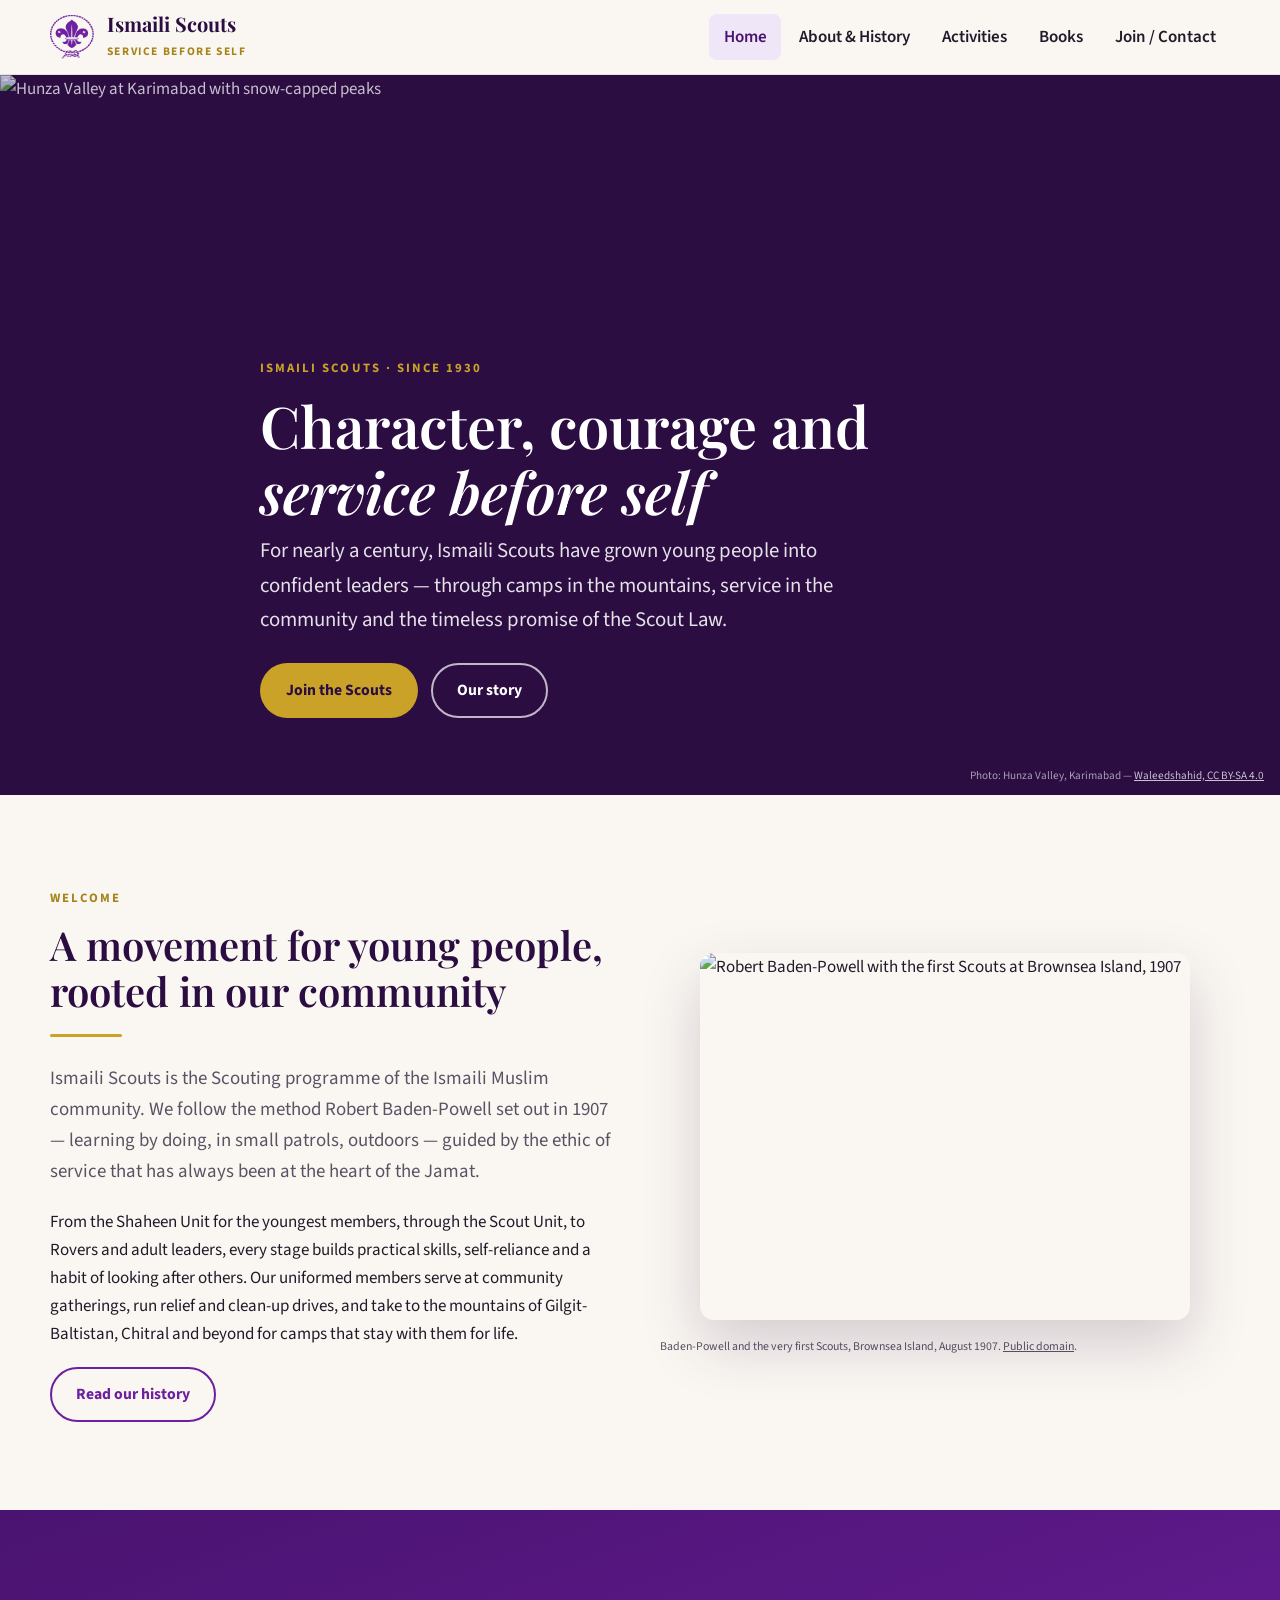
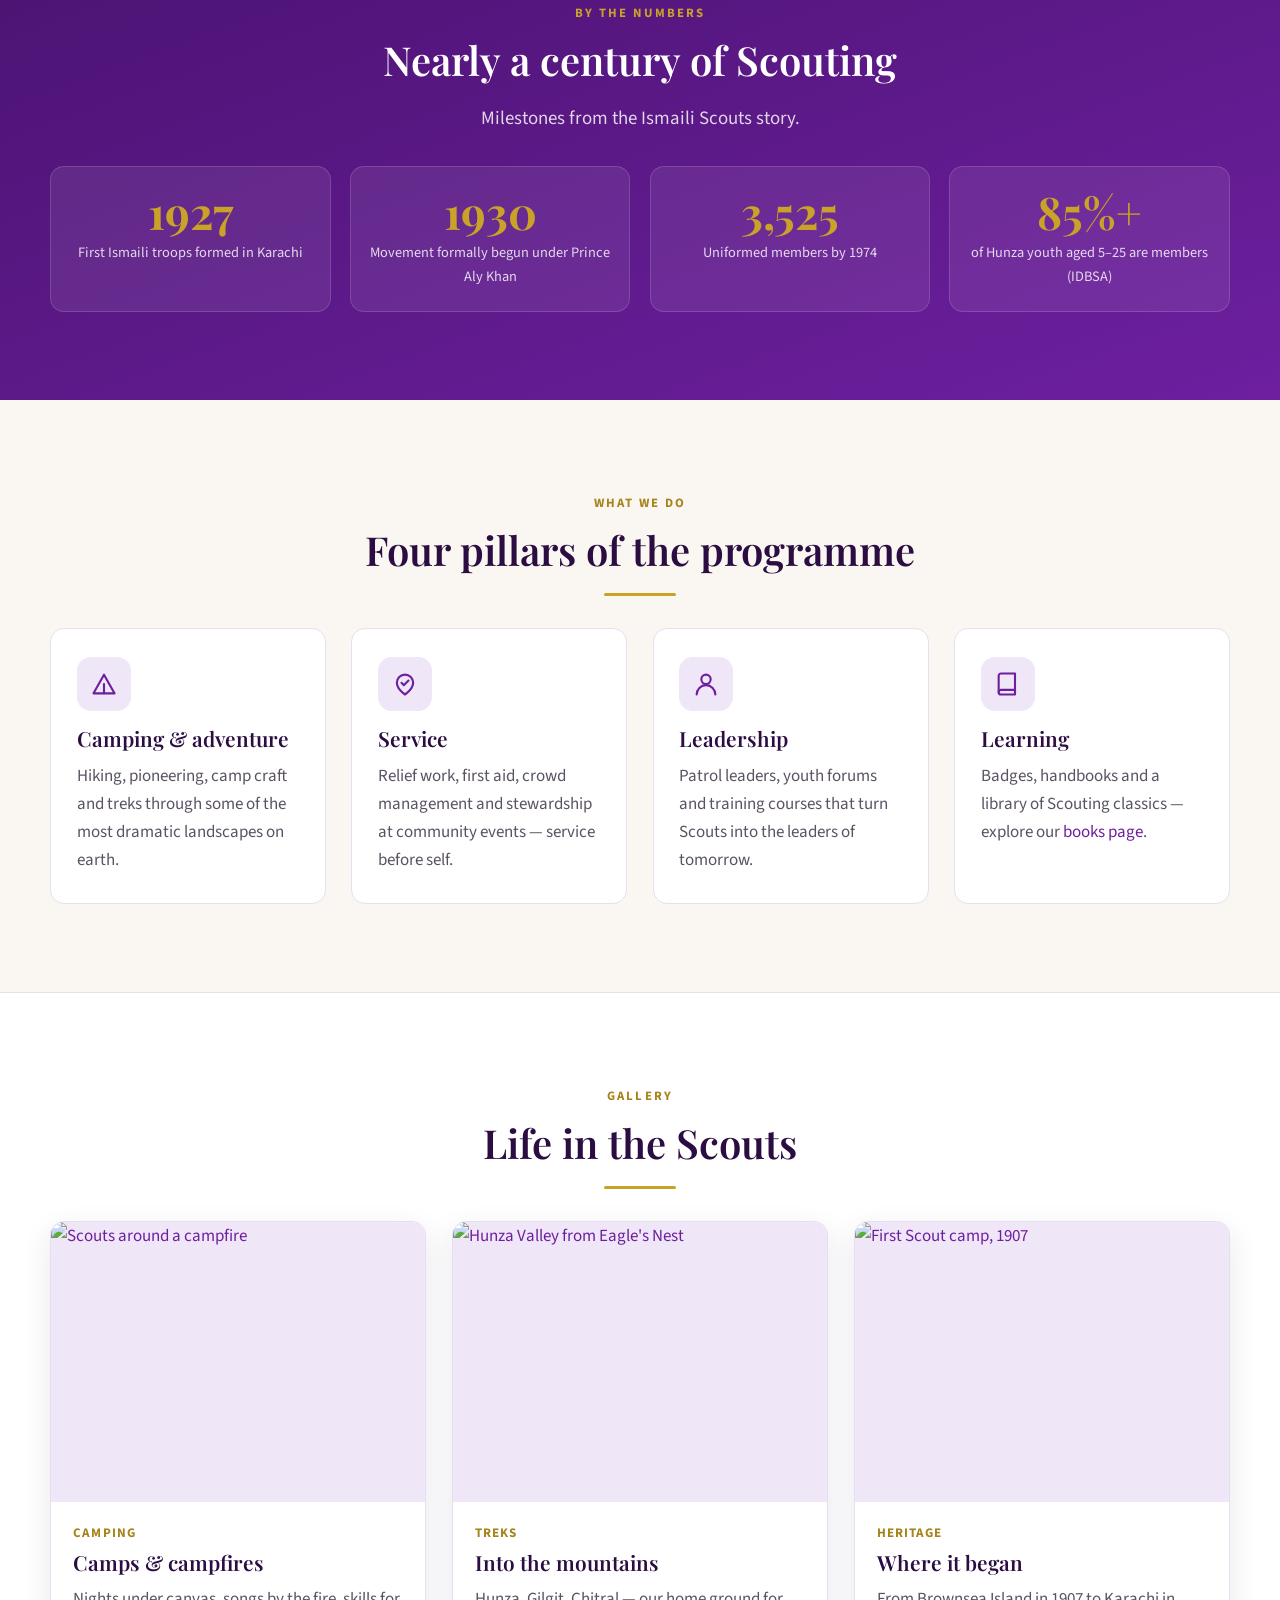
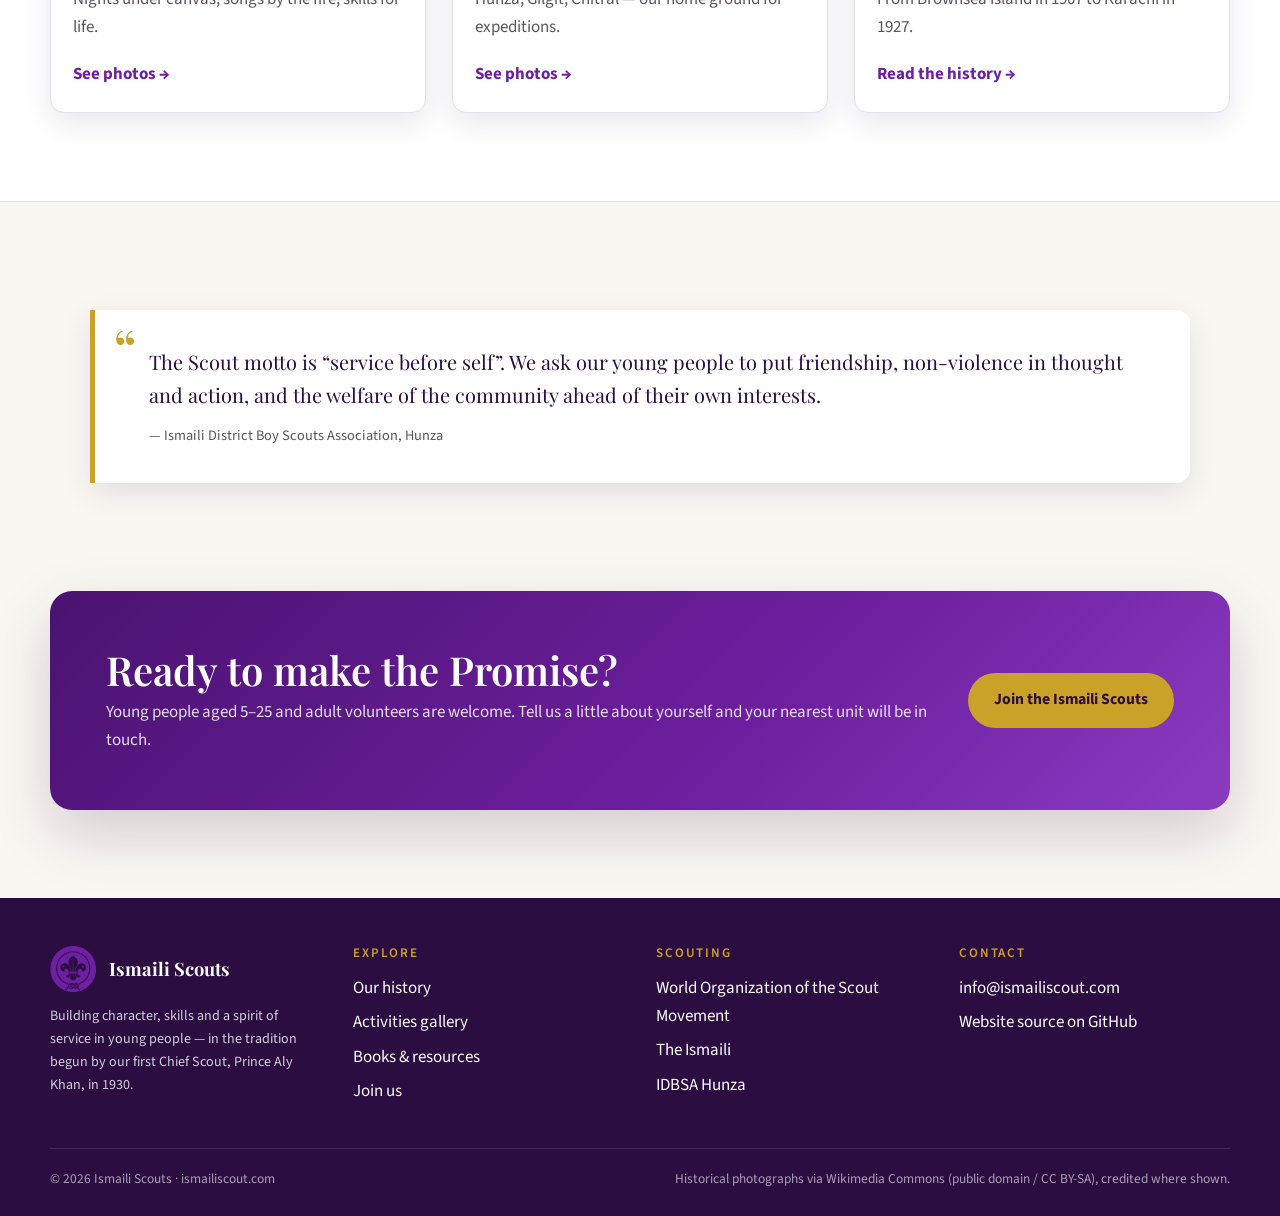
==== public/index.html @ dd4c3dc7 "Host on Cloudflare Workers: move site to public/, add wrangler config and 404 page Drops the GitHub " ====
<!DOCTYPE html>
<html lang="en">
<head>
<meta charset="utf-8">
<meta name="viewport" content="width=device-width, initial-scale=1">
<title>Ismaili Scouts — Service before self</title>
<meta name="description" content="Ismaili Scouts: activities, history, books and how to join. Scouting in the Ismaili community since 1930.">
<meta name="theme-color" content="#6d1f9f">
<link rel="icon" href="icons/favicon.ico" sizes="any">
<link rel="icon" type="image/png" sizes="32x32" href="icons/favicon-32.png">
<link rel="apple-touch-icon" href="icons/apple-touch-icon.png">
<link rel="manifest" href="site.webmanifest">
<meta property="og:title" content="Ismaili Scouts — Service before self">
<meta property="og:description" content="Ismaili Scouts: activities, history, books and how to join. Scouting in the Ismaili community since 1930.">
<meta property="og:image" content="https://ismailiscout.com/icons/icon-512.png">
<meta property="og:type" content="website">
<link rel="preconnect" href="https://fonts.googleapis.com">
<link rel="preconnect" href="https://fonts.gstatic.com" crossorigin>
<link href="https://fonts.googleapis.com/css2?family=Playfair+Display:wght@500;600;700&family=Source+Sans+3:wght@400;600;700&display=swap" rel="stylesheet">
<link rel="stylesheet" href="css/style.css">

</head>
<body>
<a class="skip" href="#main">Skip to content</a>
<header class="site-header">
  <nav class="wrap nav" aria-label="Main">
    <a class="brand" href="index.html">
      <img src="icons/badge.png" alt="Ismaili Scouts badge">
      <span><span class="brand__name">Ismaili Scouts</span><span class="brand__tag">Service before self</span></span>
    </a>
    <button class="nav__toggle" aria-expanded="false" aria-controls="navlinks" aria-label="Open menu">
      <svg viewBox="0 0 24 24" fill="none" stroke="currentColor" stroke-width="2" stroke-linecap="round"><path d="M4 7h16M4 12h16M4 17h16"/></svg>
    </button>
    <ul class="nav__links" id="navlinks">
      <li><a href="index.html">Home</a></li>
      <li><a href="about.html">About &amp; History</a></li>
      <li><a href="activities.html">Activities</a></li>
      <li><a href="books.html">Books</a></li>
      <li><a href="contact.html">Join / Contact</a></li>
    </ul>
  </nav>
</header>
<main id="main">

<section class="hero">
  <img class="hero__bg" src="https://upload.wikimedia.org/wikipedia/commons/thumb/7/76/Hunza_Valley_Karimabad.jpg/1920px-Hunza_Valley_Karimabad.jpg" alt="Hunza Valley at Karimabad with snow-capped peaks" fetchpriority="high">
  <div class="wrap hero__inner">
    <span class="eyebrow" style="color:var(--gold)">Ismaili Scouts &middot; since 1930</span>
    <h1>Character, courage and <em>service before self</em></h1>
    <p class="lead">For nearly a century, Ismaili Scouts have grown young people into confident leaders — through camps in the mountains, service in the community and the timeless promise of the Scout Law.</p>
    <div class="hero__actions">
      <a class="btn btn--primary" href="contact.html">Join the Scouts</a>
      <a class="btn btn--ghost" href="about.html">Our story</a>
    </div>
  </div>
  <span class="hero__credit">Photo: Hunza Valley, Karimabad — <a href="https://commons.wikimedia.org/wiki/File:Hunza_Valley_Karimabad.jpg" target="_blank" rel="noopener">Waleedshahid, CC BY-SA 4.0</a></span>
</section>

<section class="section">
  <div class="wrap">
    <div class="split">
      <div class="reveal">
        <span class="eyebrow">Welcome</span>
        <h2>A movement for young people, rooted in our community</h2>
        <div class="rule"></div>
        <p class="lead">Ismaili Scouts is the Scouting programme of the Ismaili Muslim community. We follow the method Robert Baden-Powell set out in 1907 — learning by doing, in small patrols, outdoors — guided by the ethic of service that has always been at the heart of the Jamat.</p>
        <p>From the Shaheen Unit for the youngest members, through the Scout Unit, to Rovers and adult leaders, every stage builds practical skills, self-reliance and a habit of looking after others. Our uniformed members serve at community gatherings, run relief and clean-up drives, and take to the mountains of Gilgit-Baltistan, Chitral and beyond for camps that stay with them for life.</p>
        <a class="btn btn--outline" href="about.html">Read our history</a>
      </div>
      <div class="reveal">
        <figure class="split__media">
          <img src="https://upload.wikimedia.org/wikipedia/commons/a/ac/BP_and_future_Scouts_at_Brownsea.jpg" alt="Robert Baden-Powell with the first Scouts at Brownsea Island, 1907">
        </figure>
        <p class="figcredit">Baden-Powell and the very first Scouts, Brownsea Island, August 1907. <a href="https://commons.wikimedia.org/wiki/File:BP_and_future_Scouts_at_Brownsea.jpg" target="_blank" rel="noopener">Public domain</a>.</p>
      </div>
    </div>
  </div>
</section>

<section class="section section--purple">
  <div class="wrap">
    <div class="center reveal">
      <span class="eyebrow">By the numbers</span>
      <h2>Nearly a century of Scouting</h2>
      <p class="lead">Milestones from the Ismaili Scouts story.</p>
    </div>
    <div class="stats mt-2 reveal">
      <div class="stat"><div class="stat__num">1927</div><div class="stat__label">First Ismaili troops formed in Karachi</div></div>
      <div class="stat"><div class="stat__num">1930</div><div class="stat__label">Movement formally begun under Prince Aly Khan</div></div>
      <div class="stat"><div class="stat__num">3,525</div><div class="stat__label">Uniformed members by 1974</div></div>
      <div class="stat"><div class="stat__num">85%+</div><div class="stat__label">of Hunza youth aged 5–25 are members (IDBSA)</div></div>
    </div>
  </div>
</section>

<section class="section">
  <div class="wrap">
    <div class="center reveal">
      <span class="eyebrow">What we do</span>
      <h2>Four pillars of the programme</h2>
      <div class="rule"></div>
    </div>
    <div class="grid grid--4 mt-2">
      <div class="pillar reveal">
        <div class="pillar__icon"><svg viewBox="0 0 24 24" fill="none" stroke="currentColor" stroke-width="1.8" stroke-linecap="round" stroke-linejoin="round"><path d="M3 20L12 4l9 16H3z"/><path d="M12 12v8"/></svg></div>
        <h3>Camping &amp; adventure</h3>
        <p>Hiking, pioneering, camp craft and treks through some of the most dramatic landscapes on earth.</p>
      </div>
      <div class="pillar reveal">
        <div class="pillar__icon"><svg viewBox="0 0 24 24" fill="none" stroke="currentColor" stroke-width="1.8" stroke-linecap="round" stroke-linejoin="round"><path d="M12 21s-7-4.5-7-10a7 7 0 0114 0c0 5.5-7 10-7 10z"/><path d="M9 11l2 2 4-4"/></svg></div>
        <h3>Service</h3>
        <p>Relief work, first aid, crowd management and stewardship at community events — service before self.</p>
      </div>
      <div class="pillar reveal">
        <div class="pillar__icon"><svg viewBox="0 0 24 24" fill="none" stroke="currentColor" stroke-width="1.8" stroke-linecap="round" stroke-linejoin="round"><circle cx="12" cy="8" r="4"/><path d="M4 21a8 8 0 0116 0"/></svg></div>
        <h3>Leadership</h3>
        <p>Patrol leaders, youth forums and training courses that turn Scouts into the leaders of tomorrow.</p>
      </div>
      <div class="pillar reveal">
        <div class="pillar__icon"><svg viewBox="0 0 24 24" fill="none" stroke="currentColor" stroke-width="1.8" stroke-linecap="round" stroke-linejoin="round"><path d="M4 19V5a2 2 0 012-2h12v16"/><path d="M4 19a2 2 0 002 2h12v-4H6a2 2 0 00-2 2z"/></svg></div>
        <h3>Learning</h3>
        <p>Badges, handbooks and a library of Scouting classics — explore our <a href="books.html">books page</a>.</p>
      </div>
    </div>
  </div>
</section>

<section class="section section--tint">
  <div class="wrap">
    <div class="center reveal">
      <span class="eyebrow">Gallery</span>
      <h2>Life in the Scouts</h2>
      <div class="rule"></div>
    </div>
    <div class="grid grid--3 mt-2">
      <a class="card reveal" href="activities.html">
        <div class="card__media"><img src="https://upload.wikimedia.org/wikipedia/commons/thumb/6/69/Cole_Canoe_Base_Boy_Scout_Campfire.JPG/800px-Cole_Canoe_Base_Boy_Scout_Campfire.JPG" alt="Scouts around a campfire" loading="lazy"></div>
        <div class="card__body"><span class="card__meta">Camping</span><h3>Camps &amp; campfires</h3><p>Nights under canvas, songs by the fire, skills for life.</p><span class="card__link">See photos →</span></div>
      </a>
      <a class="card reveal" href="activities.html">
        <div class="card__media"><img src="https://upload.wikimedia.org/wikipedia/commons/thumb/4/47/Hunza_Valley%2C_view_from_Eagle%27s_Nest.jpg/800px-Hunza_Valley%2C_view_from_Eagle%27s_Nest.jpg" alt="Hunza Valley from Eagle's Nest" loading="lazy"></div>
        <div class="card__body"><span class="card__meta">Treks</span><h3>Into the mountains</h3><p>Hunza, Gilgit, Chitral — our home ground for expeditions.</p><span class="card__link">See photos →</span></div>
      </a>
      <a class="card reveal" href="about.html">
        <div class="card__media"><img src="https://upload.wikimedia.org/wikipedia/commons/a/ac/BP_and_future_Scouts_at_Brownsea.jpg" alt="First Scout camp, 1907" loading="lazy"></div>
        <div class="card__body"><span class="card__meta">Heritage</span><h3>Where it began</h3><p>From Brownsea Island in 1907 to Karachi in 1927.</p><span class="card__link">Read the history →</span></div>
      </a>
    </div>
  </div>
</section>

<section class="section">
  <div class="wrap">
    <blockquote class="quote reveal">
      The Scout motto is “service before self”. We ask our young people to put friendship, non-violence in thought and action, and the welfare of the community ahead of their own interests.
      <cite>— Ismaili District Boy Scouts Association, Hunza</cite>
    </blockquote>
  </div>
</section>

<section class="section" style="padding-top:0">
  <div class="wrap">
    <div class="cta reveal">
      <div>
        <h2>Ready to make the Promise?</h2>
        <p>Young people aged 5–25 and adult volunteers are welcome. Tell us a little about yourself and your nearest unit will be in touch.</p>
      </div>
      <a class="btn btn--primary" href="contact.html">Join the Ismaili Scouts</a>
    </div>
  </div>
</section>

</main>
<footer class="site-footer">
  <div class="wrap">
    <div class="footer-grid">
      <div>
        <div class="footer-brand"><img src="icons/badge-round.png" alt=""><strong>Ismaili Scouts</strong></div>
        <p class="small">Building character, skills and a spirit of service in young people — in the tradition begun by our first Chief Scout, Prince Aly Khan, in 1930.</p>
      </div>
      <div>
        <h4>Explore</h4>
        <ul>
          <li><a href="about.html">Our history</a></li>
          <li><a href="activities.html">Activities gallery</a></li>
          <li><a href="books.html">Books &amp; resources</a></li>
          <li><a href="contact.html">Join us</a></li>
        </ul>
      </div>
      <div>
        <h4>Scouting</h4>
        <ul>
          <li><a href="https://www.scout.org/" target="_blank" rel="noopener">World Organization of the Scout Movement</a></li>
          <li><a href="https://the.ismaili/" target="_blank" rel="noopener">The Ismaili</a></li>
          <li><a href="https://idbsahunza.wixsite.com/idbsahunza" target="_blank" rel="noopener">IDBSA Hunza</a></li>
        </ul>
      </div>
      <div>
        <h4>Contact</h4>
        <ul>
          <li><a href="mailto:info@ismailiscout.com">info@ismailiscout.com</a></li>
          <li><a href="https://github.com/AhtismAly/scouts" target="_blank" rel="noopener">Website source on GitHub</a></li>
        </ul>
      </div>
    </div>
    <div class="footer-bottom">
      <span>&copy; <span id="year"></span> Ismaili Scouts &middot; ismailiscout.com</span>
      <span>Historical photographs via Wikimedia Commons (public domain / CC BY-SA), credited where shown.</span>
    </div>
  </div>
</footer>
<script src="js/main.js"></script>
</body>
</html>
---- public/css/style.css ----
/* ==========================================================================
   Ismaili Scouts — ismailiscout.com
   Palette anchored on the badge purple (#6d1f9f) with warm gold accents.
   ========================================================================== */

:root {
  --purple: #6d1f9f;
  --purple-deep: #4a1370;
  --purple-ink: #2b0d42;
  --purple-soft: #efe6f7;
  --gold: #c9a227;
  --gold-deep: #a5841a;
  --gold-soft: #f6efd6;
  --cream: #faf7f2;
  --paper: #ffffff;
  --ink: #221a2a;
  --ink-soft: #5b5263;
  --line: #e6dfee;
  --shadow: 0 10px 30px rgba(43, 13, 66, 0.10);
  --shadow-lg: 0 24px 60px rgba(43, 13, 66, 0.18);
  --radius: 14px;
  --serif: "Playfair Display", Georgia, "Times New Roman", serif;
  --sans: "Source Sans 3", "Segoe UI", Roboto, Helvetica, Arial, sans-serif;
  --max: 1180px;
}

*, *::before, *::after { box-sizing: border-box; }
html { scroll-behavior: smooth; -webkit-text-size-adjust: 100%; }
body {
  margin: 0;
  font-family: var(--sans);
  font-size: 17px;
  line-height: 1.65;
  color: var(--ink);
  background: var(--cream);
}
img { max-width: 100%; display: block; }
a { color: var(--purple); text-decoration: none; }
a:hover { color: var(--purple-deep); }
h1, h2, h3, h4 { font-family: var(--serif); color: var(--purple-ink); line-height: 1.15; margin: 0 0 .5em; font-weight: 600; }
h1 { font-size: clamp(2.2rem, 5vw, 3.6rem); }
h2 { font-size: clamp(1.7rem, 3.4vw, 2.5rem); }
h3 { font-size: 1.3rem; }
p { margin: 0 0 1.1em; }
.lead { font-size: 1.18rem; color: var(--ink-soft); }
.wrap { width: min(var(--max), 100% - 2.5rem); margin-inline: auto; }
.section { padding-block: clamp(3rem, 7vw, 5.5rem); }
.section--tint { background: var(--paper); border-top: 1px solid var(--line); border-bottom: 1px solid var(--line); }
.section--purple { background: linear-gradient(160deg, var(--purple-deep), var(--purple)); color: #fff; }
.section--purple h2, .section--purple h3 { color: #fff; }
.section--purple .lead { color: rgba(255,255,255,.82); }
.eyebrow {
  display: inline-block; font-size: .8rem; letter-spacing: .16em; text-transform: uppercase;
  color: var(--gold-deep); font-weight: 700; margin-bottom: .8rem;
}
.section--purple .eyebrow { color: var(--gold); }
.center { text-align: center; }
.grid { display: grid; gap: 1.6rem; }
.grid--2 { grid-template-columns: repeat(auto-fit, minmax(min(100%, 300px), 1fr)); }
.grid--3 { grid-template-columns: repeat(auto-fit, minmax(min(100%, 280px), 1fr)); }
.grid--4 { grid-template-columns: repeat(auto-fit, minmax(min(100%, 220px), 1fr)); }
.rule { width: 72px; height: 3px; background: var(--gold); border-radius: 2px; margin: 1rem 0 1.6rem; }
.center .rule { margin-inline: auto; }

/* Buttons */
.btn {
  display: inline-flex; align-items: center; gap: .5rem;
  padding: .8rem 1.5rem; border-radius: 999px; font-weight: 700; font-size: .98rem;
  border: 2px solid transparent; cursor: pointer; transition: transform .15s ease, box-shadow .15s ease, background .15s ease;
}
.btn:hover { transform: translateY(-2px); box-shadow: var(--shadow); }
.btn--primary { background: var(--gold); color: var(--purple-ink); }
.btn--primary:hover { background: #d9b53a; color: var(--purple-ink); }
.btn--ghost { border-color: rgba(255,255,255,.7); color: #fff; }
.btn--ghost:hover { background: rgba(255,255,255,.12); color: #fff; }
.btn--outline { border-color: var(--purple); color: var(--purple); }
.btn--outline:hover { background: var(--purple); color: #fff; }

/* Header */
.site-header {
  position: sticky; top: 0; z-index: 50;
  background: rgba(250, 247, 242, .92); backdrop-filter: blur(10px);
  border-bottom: 1px solid var(--line);
}
.nav { display: flex; align-items: center; justify-content: space-between; gap: 1rem; min-height: 74px; }
.brand { display: flex; align-items: center; gap: .8rem; color: var(--purple-ink); }
.brand img { width: 44px; height: 44px; }
.brand__name { font-family: var(--serif); font-weight: 700; font-size: 1.25rem; line-height: 1.05; }
.brand__tag { display: block; font-family: var(--sans); font-size: .72rem; letter-spacing: .14em; text-transform: uppercase; color: var(--gold-deep); font-weight: 700; }
.nav__links { display: flex; gap: .2rem; list-style: none; margin: 0; padding: 0; }
.nav__links a { display: block; padding: .55rem .9rem; border-radius: 8px; font-weight: 600; color: var(--ink); }
.nav__links a:hover, .nav__links a[aria-current="page"] { background: var(--purple-soft); color: var(--purple-deep); }
.nav__toggle { display: none; background: none; border: 0; padding: .4rem; cursor: pointer; color: var(--purple-ink); }
.nav__toggle svg { width: 28px; height: 28px; }
@media (max-width: 860px) {
  .nav__toggle { display: inline-flex; }
  .nav__links {
    position: absolute; left: 0; right: 0; top: 74px; flex-direction: column; gap: 0;
    background: var(--paper); border-bottom: 1px solid var(--line); padding: .6rem 1.25rem 1rem;
    box-shadow: var(--shadow); display: none;
  }
  .nav__links.is-open { display: flex; }
  .nav__links a { padding: .8rem .6rem; }
}

/* Hero */
.hero {
  position: relative; color: #fff; min-height: min(82vh, 720px); display: grid; align-items: end;
  background: var(--purple-ink);
  isolation: isolate; overflow: hidden;
}
.hero__bg { position: absolute; inset: 0; width: 100%; height: 100%; object-fit: cover; object-position: center 40%; z-index: -2; }
.hero::after {
  content: ""; position: absolute; inset: 0; z-index: -1;
  background: linear-gradient(180deg, rgba(43,13,66,.25) 0%, rgba(43,13,66,.55) 45%, rgba(43,13,66,.92) 100%);
}
.hero__inner { padding-block: clamp(4rem, 10vw, 7rem) clamp(3rem, 6vw, 5rem); max-width: 760px; }
.hero h1 { color: #fff; margin-bottom: .6rem; }
.hero .lead { color: rgba(255,255,255,.88); font-size: clamp(1.05rem, 2vw, 1.3rem); max-width: 620px; }
.hero__actions { display: flex; flex-wrap: wrap; gap: .8rem; margin-top: 1.6rem; }
.hero__credit { position: absolute; right: 1rem; bottom: .6rem; font-size: .7rem; color: rgba(255,255,255,.6); }
.hero__credit a { color: rgba(255,255,255,.75); text-decoration: underline; }

/* Page hero (inner pages) */
.page-hero { background: linear-gradient(160deg, var(--purple-deep), var(--purple)); color: #fff; padding-block: clamp(3rem, 7vw, 5rem); position: relative; overflow: hidden; }
.page-hero h1 { color: #fff; }
.page-hero .lead { color: rgba(255,255,255,.85); max-width: 720px; }
.page-hero::before {
  content: ""; position: absolute; right: -8%; top: -30%; width: 46vw; max-width: 560px; aspect-ratio: 1;
  background: url("../icons/badge.png") center/contain no-repeat; opacity: .07; pointer-events: none;
}

/* Cards */
.card {
  background: var(--paper); border: 1px solid var(--line); border-radius: var(--radius);
  box-shadow: var(--shadow); overflow: hidden; display: flex; flex-direction: column;
  transition: transform .2s ease, box-shadow .2s ease;
}
.card:hover { transform: translateY(-4px); box-shadow: var(--shadow-lg); }
.card__media { aspect-ratio: 4 / 3; overflow: hidden; background: var(--purple-soft); }
.card__media img { width: 100%; height: 100%; object-fit: cover; transition: transform .5s ease; }
.card:hover .card__media img { transform: scale(1.04); }
.card__body { padding: 1.3rem 1.4rem 1.5rem; display: flex; flex-direction: column; gap: .4rem; flex: 1; }
.card__body h3 { margin-bottom: .2rem; }
.card__meta { font-size: .82rem; letter-spacing: .08em; text-transform: uppercase; color: var(--gold-deep); font-weight: 700; }
.card__body p { color: var(--ink-soft); margin: 0; }
.card__link { margin-top: auto; padding-top: .8rem; font-weight: 700; }

/* Pillars */
.pillar { padding: 1.8rem 1.6rem; background: var(--paper); border-radius: var(--radius); border: 1px solid var(--line); }
.pillar__icon {
  width: 54px; height: 54px; border-radius: 14px; display: grid; place-items: center; margin-bottom: 1rem;
  background: var(--purple-soft); color: var(--purple);
}
.pillar__icon svg { width: 28px; height: 28px; }
.pillar p { color: var(--ink-soft); margin: 0; }

/* Stats */
.stats { display: grid; grid-template-columns: repeat(auto-fit, minmax(min(100%, 180px), 1fr)); gap: 1.2rem; }
.stat { text-align: center; padding: 1.4rem 1rem; border-radius: var(--radius); background: rgba(255,255,255,.08); border: 1px solid rgba(255,255,255,.14); }
.stat__num { font-family: var(--serif); font-size: clamp(2rem, 4vw, 2.8rem); color: var(--gold); font-weight: 700; line-height: 1; }
.stat__label { font-size: .9rem; color: rgba(255,255,255,.82); margin-top: .4rem; }

/* Split feature */
.split { display: grid; gap: 2.5rem; align-items: center; grid-template-columns: repeat(auto-fit, minmax(min(100%, 340px), 1fr)); }
.split__media { border-radius: var(--radius); overflow: hidden; box-shadow: var(--shadow-lg); position: relative; }
.split__media img { width: 100%; height: 100%; object-fit: cover; aspect-ratio: 4/3; }
.figcredit { font-size: .74rem; color: var(--ink-soft); margin-top: .5rem; }
.figcredit a { text-decoration: underline; color: var(--ink-soft); }

.portraits { display: grid; grid-template-columns: 1fr 1fr; gap: 1rem; align-items: start; }
.portraits .split__media img { aspect-ratio: 3 / 4; }

/* Quote */
.quote { position: relative; padding: 2.2rem 2.2rem 2.2rem 3.4rem; background: var(--paper); border-left: 5px solid var(--gold); border-radius: 0 var(--radius) var(--radius) 0; box-shadow: var(--shadow); font-family: var(--serif); font-size: 1.25rem; color: var(--purple-ink); }
.quote::before { content: "\201C"; position: absolute; left: 1.1rem; top: .6rem; font-size: 3.6rem; color: var(--gold); line-height: 1; }
.quote cite { display: block; font-family: var(--sans); font-style: normal; font-size: .9rem; color: var(--ink-soft); margin-top: .8rem; }

/* Timeline */
.timeline { position: relative; list-style: none; margin: 0; padding: 0 0 0 1.6rem; border-left: 2px solid var(--line); }
.timeline li { position: relative; padding: 0 0 2.2rem 1.6rem; }
.timeline li::before {
  content: ""; position: absolute; left: calc(-1.6rem - 9px); top: .35rem; width: 16px; height: 16px; border-radius: 50%;
  background: var(--gold); border: 3px solid var(--cream); box-shadow: 0 0 0 2px var(--gold);
}
.timeline__year { font-family: var(--serif); font-size: 1.5rem; color: var(--purple); font-weight: 700; display: block; margin-bottom: .2rem; }
.timeline h3 { font-size: 1.15rem; margin-bottom: .3rem; }
.timeline p { color: var(--ink-soft); margin: 0; }

/* Gallery */
.filters { display: flex; flex-wrap: wrap; gap: .5rem; margin-bottom: 1.8rem; }
.chip { border: 1.5px solid var(--line); background: var(--paper); color: var(--ink); padding: .45rem 1rem; border-radius: 999px; font-weight: 600; cursor: pointer; font-size: .92rem; }
.chip:hover { border-color: var(--purple); color: var(--purple); }
.chip.is-active { background: var(--purple); border-color: var(--purple); color: #fff; }
.gallery { display: grid; gap: 1rem; grid-template-columns: repeat(auto-fill, minmax(min(100%, 260px), 1fr)); }
.tile { position: relative; border-radius: var(--radius); overflow: hidden; aspect-ratio: 4/3; background: var(--purple-soft); cursor: zoom-in; border: 0; padding: 0; text-align: left; }
.tile img { width: 100%; height: 100%; object-fit: cover; transition: transform .5s ease; }
.tile:hover img { transform: scale(1.05); }
.tile__cap {
  position: absolute; inset: auto 0 0 0; padding: 2.2rem 1rem .9rem; color: #fff; font-size: .92rem; font-weight: 600;
  background: linear-gradient(180deg, transparent, rgba(43,13,66,.85));
}
.tile__cap small { display: block; font-weight: 400; opacity: .8; font-size: .78rem; }
.tile--placeholder { display: grid; place-items: center; color: var(--purple); font-weight: 600; text-align: center; padding: 1.5rem; cursor: default; border: 2px dashed #cdb9e3; }
.tile--placeholder img { width: 56px; height: 56px; object-fit: contain; opacity: .5; margin-bottom: .5rem; }
.empty { text-align: center; color: var(--ink-soft); padding: 3rem 1rem; }

/* Lightbox */
.lightbox { position: fixed; inset: 0; z-index: 100; background: rgba(20, 8, 32, .92); display: none; align-items: center; justify-content: center; padding: 1.5rem; }
.lightbox.is-open { display: flex; }
.lightbox img { max-width: 100%; max-height: 82vh; border-radius: 10px; box-shadow: var(--shadow-lg); }
.lightbox__cap { color: #fff; text-align: center; margin-top: 1rem; font-size: .95rem; }
.lightbox__cap small { display: block; opacity: .7; }
.lightbox__close, .lightbox__nav { position: absolute; background: rgba(255,255,255,.1); border: 1px solid rgba(255,255,255,.25); color: #fff; width: 46px; height: 46px; border-radius: 50%; cursor: pointer; font-size: 1.4rem; display: grid; place-items: center; }
.lightbox__close { top: 1rem; right: 1rem; }
.lightbox__nav { top: 50%; transform: translateY(-50%); }
.lightbox__nav--prev { left: 1rem; } .lightbox__nav--next { right: 1rem; }
.lightbox__close:hover, .lightbox__nav:hover { background: rgba(255,255,255,.22); }

/* Books */
.book { display: grid; grid-template-columns: 120px 1fr; gap: 1.2rem; background: var(--paper); border: 1px solid var(--line); border-radius: var(--radius); padding: 1.2rem; box-shadow: var(--shadow); }
.book__cover { aspect-ratio: 2/3; border-radius: 6px; overflow: hidden; background: linear-gradient(160deg, var(--purple-deep), var(--purple)); display: grid; place-items: center; color: #fff; text-align: center; padding: .6rem; font-family: var(--serif); font-size: .85rem; line-height: 1.25; box-shadow: 0 6px 16px rgba(43,13,66,.25); }
.book__cover img { width: 100%; height: 100%; object-fit: cover; }
.book__body h3 { font-size: 1.15rem; margin-bottom: .15rem; }
.book__author { color: var(--gold-deep); font-weight: 700; font-size: .9rem; margin-bottom: .5rem; }
.book__body p { color: var(--ink-soft); font-size: .96rem; margin-bottom: .8rem; }
.book__tags { display: flex; flex-wrap: wrap; gap: .4rem; margin-bottom: .8rem; }
.tag { font-size: .72rem; letter-spacing: .06em; text-transform: uppercase; background: var(--purple-soft); color: var(--purple-deep); padding: .2rem .6rem; border-radius: 999px; font-weight: 700; }
.book__actions { display: flex; flex-wrap: wrap; gap: .5rem; }
.book__actions .btn { padding: .5rem 1rem; font-size: .88rem; }
.badge-soon { color: var(--ink-soft); font-size: .85rem; font-style: italic; }
@media (max-width: 480px) { .book { grid-template-columns: 1fr; } .book__cover { max-width: 140px; } }

/* Contact */
.contact-card { background: var(--paper); border: 1px solid var(--line); border-radius: var(--radius); padding: 1.8rem; box-shadow: var(--shadow); }
.contact-card dl { margin: 0; display: grid; grid-template-columns: max-content 1fr; gap: .5rem 1rem; }
.contact-card dt { color: var(--gold-deep); font-weight: 700; font-size: .85rem; letter-spacing: .08em; text-transform: uppercase; }
.contact-card dd { margin: 0; }
.form { display: grid; gap: 1rem; }
.form label { font-weight: 700; font-size: .92rem; display: grid; gap: .35rem; }
.form input, .form textarea, .form select {
  font: inherit; padding: .75rem .9rem; border-radius: 10px; border: 1.5px solid var(--line); background: var(--paper); color: var(--ink); width: 100%;
}
.form input:focus, .form textarea:focus, .form select:focus { outline: 2px solid var(--purple); border-color: var(--purple); }
.form__row { display: grid; gap: 1rem; grid-template-columns: repeat(auto-fit, minmax(min(100%, 220px), 1fr)); }
.form__note { font-size: .86rem; color: var(--ink-soft); }

/* CTA band */
.cta { border-radius: 22px; padding: clamp(2rem, 5vw, 3.5rem); background: linear-gradient(135deg, var(--purple-deep), var(--purple) 60%, #8a3bc0); color: #fff; display: grid; gap: 1rem; grid-template-columns: 1fr auto; align-items: center; box-shadow: var(--shadow-lg); }
.cta h2 { color: #fff; margin: 0 0 .3rem; }
.cta p { margin: 0; color: rgba(255,255,255,.85); }
@media (max-width: 720px) { .cta { grid-template-columns: 1fr; } }

/* Footer */
.site-footer { background: var(--purple-ink); color: rgba(255,255,255,.8); padding-block: 3rem 1.6rem; margin-top: 0; }
.site-footer a { color: #fff; }
.site-footer a:hover { color: var(--gold); }
.footer-grid { display: grid; gap: 2rem; grid-template-columns: repeat(auto-fit, minmax(min(100%, 220px), 1fr)); }
.footer-grid h4 { color: var(--gold); font-family: var(--sans); font-size: .82rem; letter-spacing: .14em; text-transform: uppercase; margin-bottom: .8rem; }
.footer-grid ul { list-style: none; margin: 0; padding: 0; display: grid; gap: .4rem; }
.footer-bottom { border-top: 1px solid rgba(255,255,255,.12); margin-top: 2.2rem; padding-top: 1.2rem; font-size: .84rem; color: rgba(255,255,255,.6); display: flex; flex-wrap: wrap; justify-content: space-between; gap: .6rem; }
.footer-brand { display: flex; align-items: center; gap: .8rem; margin-bottom: .8rem; }
.footer-brand img { width: 46px; height: 46px; }
.footer-brand strong { font-family: var(--serif); font-size: 1.15rem; color: #fff; }

/* Motion */
.reveal { opacity: 0; transform: translateY(18px); transition: opacity .6s ease, transform .6s ease; }
.reveal.is-visible { opacity: 1; transform: none; }
@media (prefers-reduced-motion: reduce) {
  .reveal { opacity: 1; transform: none; transition: none; }
  html { scroll-behavior: auto; }
}

/* Utilities */
.skip { position: absolute; left: -999px; top: 0; background: var(--gold); color: var(--purple-ink); padding: .6rem 1rem; z-index: 200; }
.skip:focus { left: 1rem; top: 1rem; }
.sr-only { position: absolute; width: 1px; height: 1px; overflow: hidden; clip: rect(0 0 0 0); white-space: nowrap; }
.mt-2 { margin-top: 2rem; }
.muted { color: var(--ink-soft); }
.small { font-size: .88rem; }
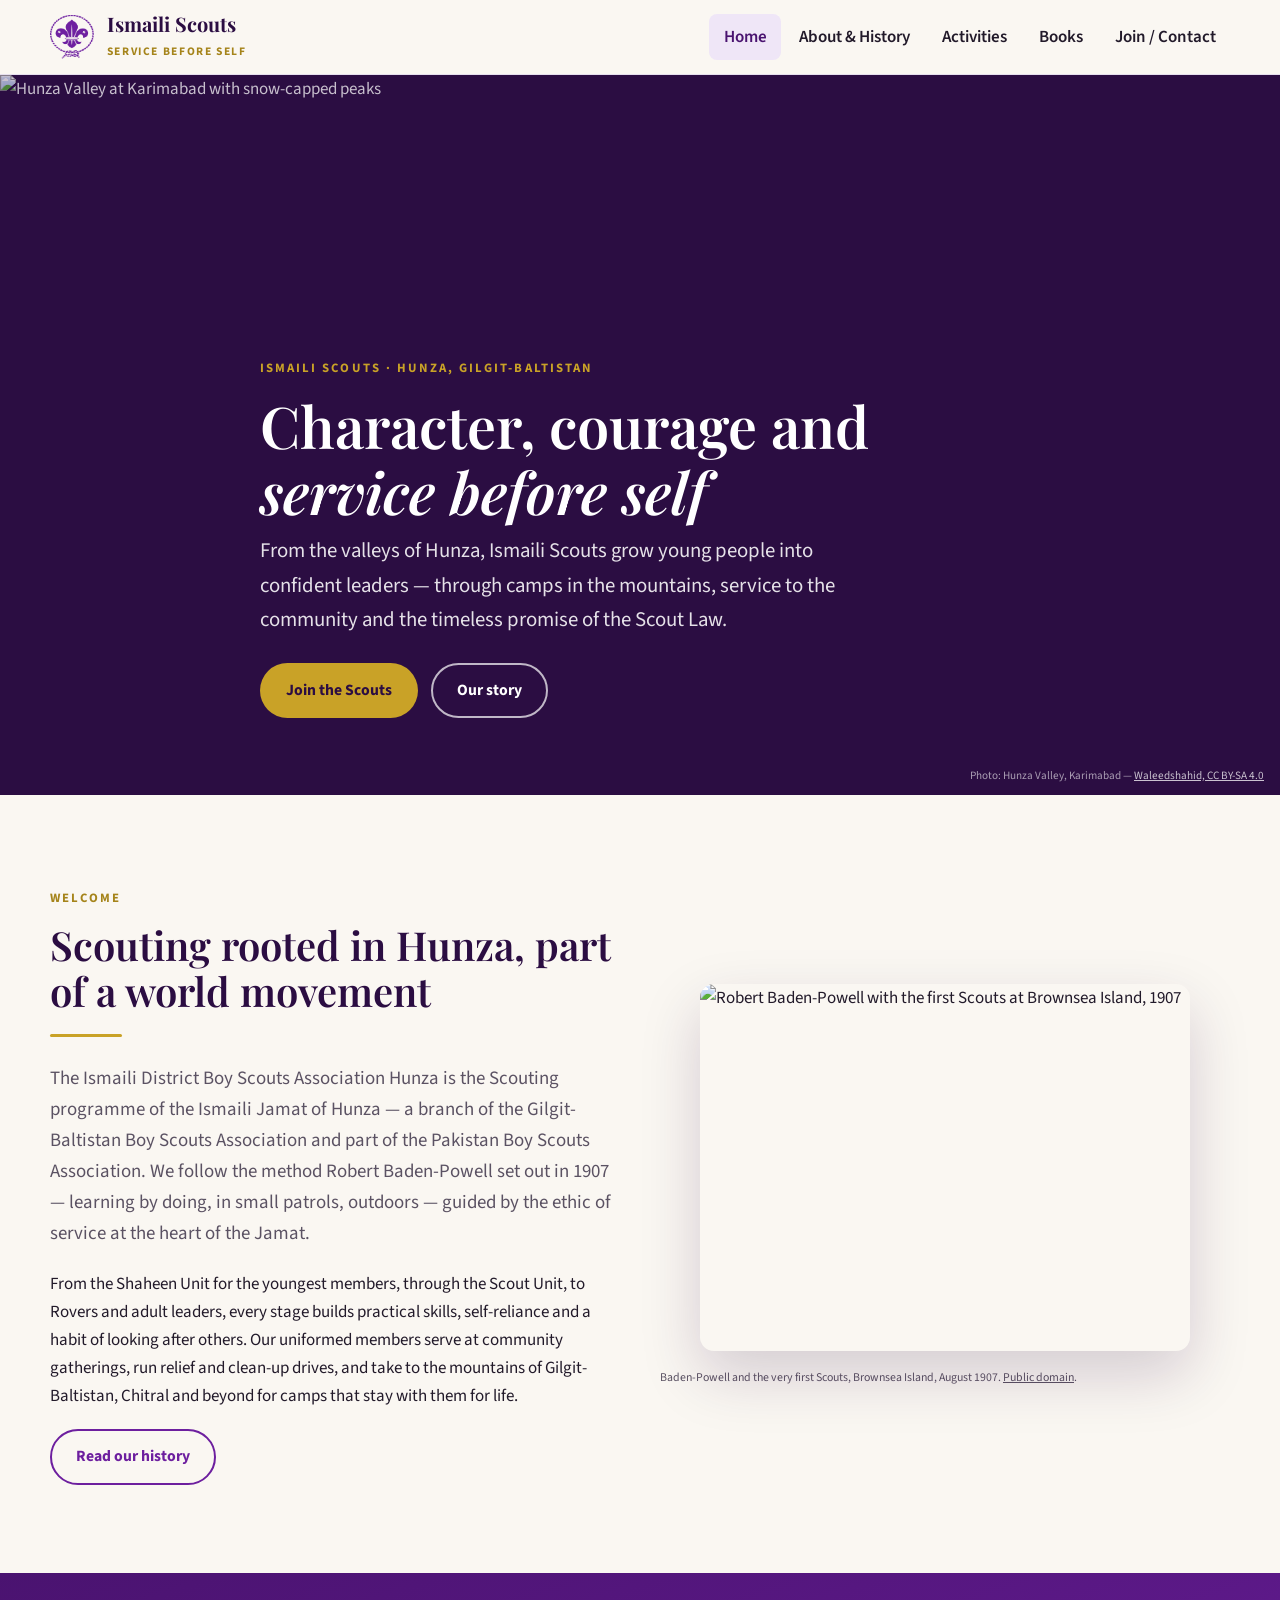
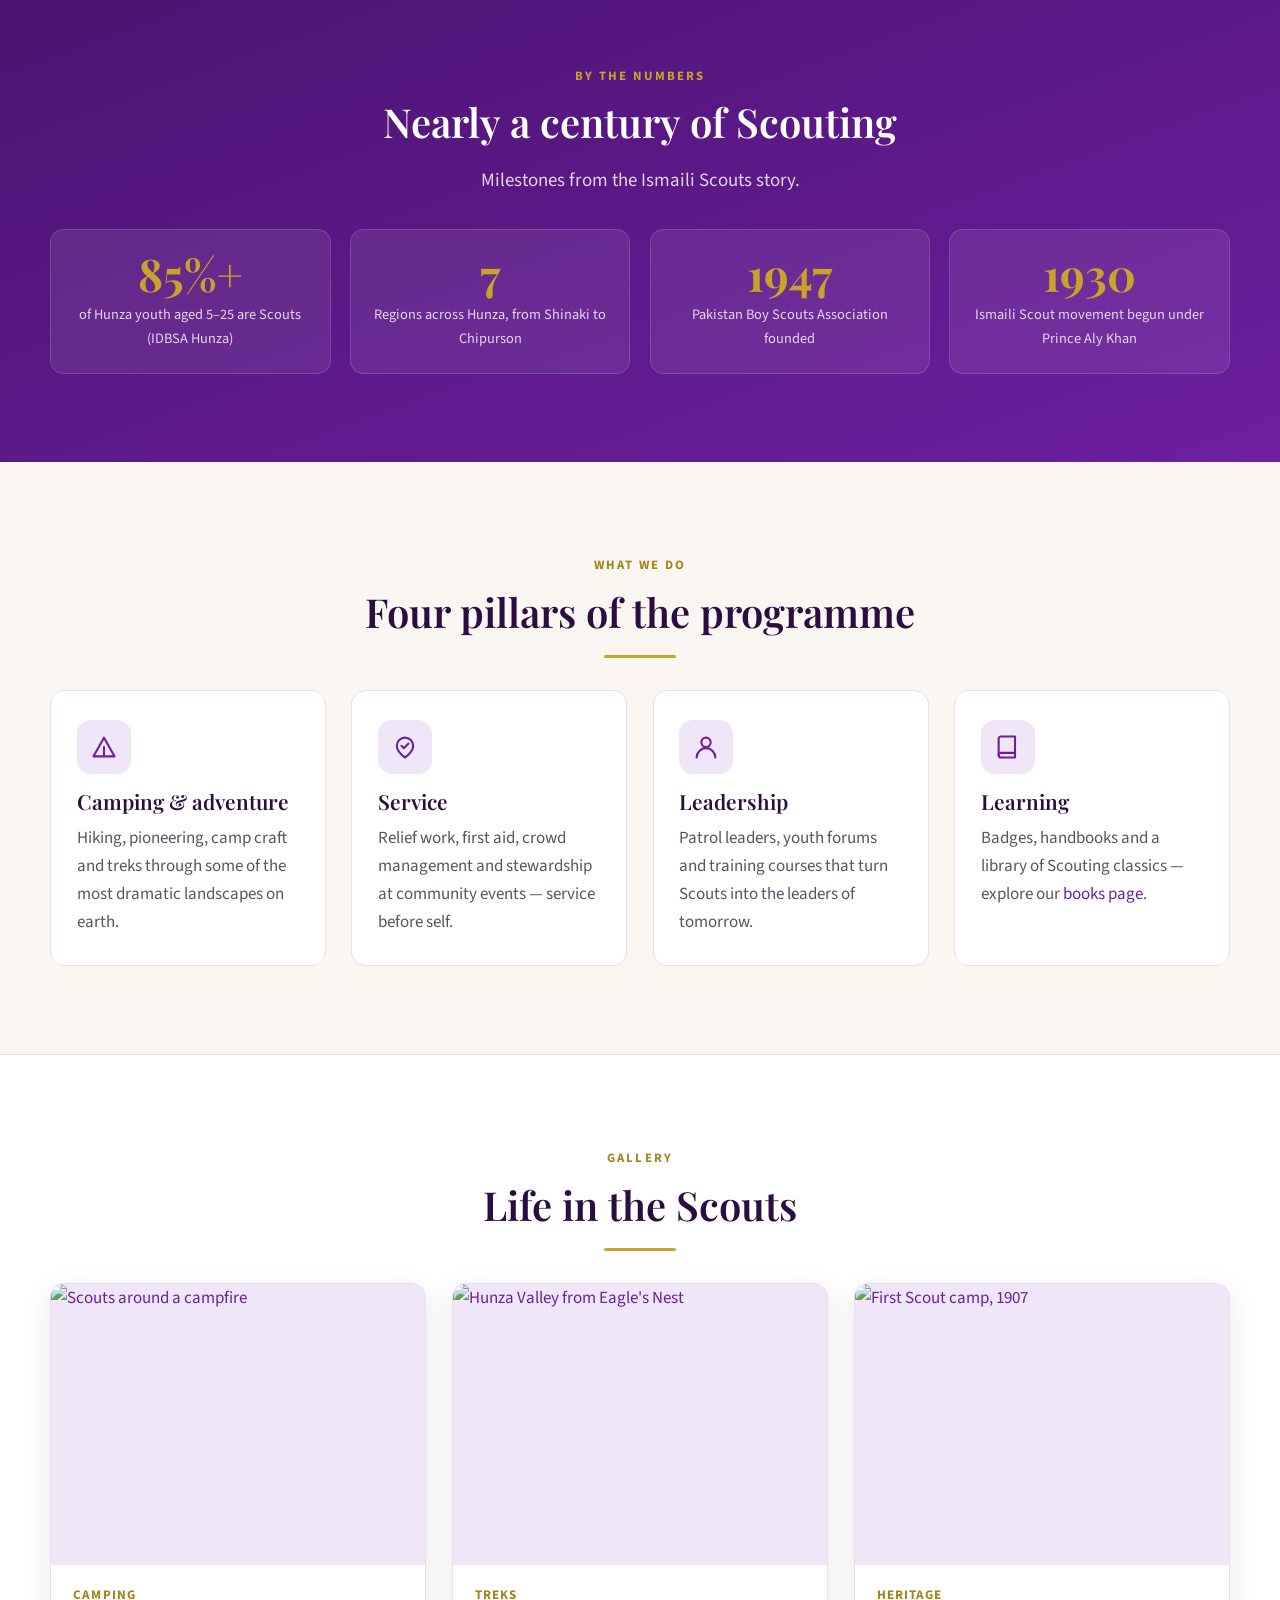
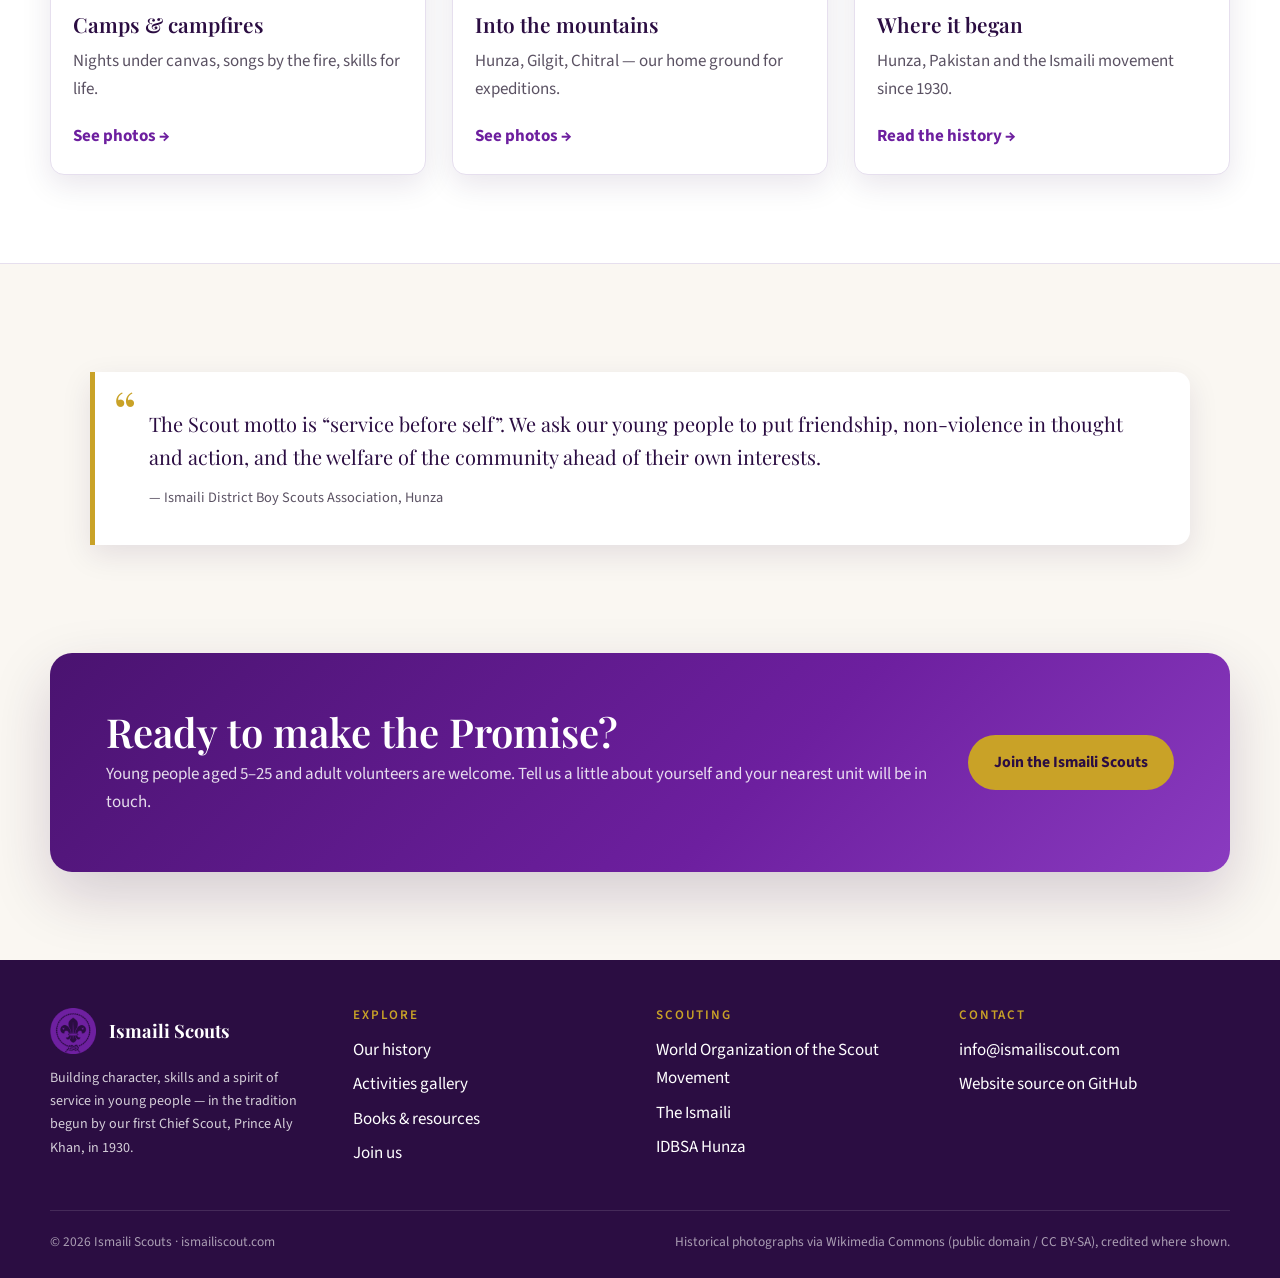
==== commit 9bbffe63: "History: lead with Hunza and Gilgit-Baltistan, then Pakistan (1947), then the Ismaili movement Reord" ====
--- a/public/index.html
+++ b/public/index.html
@@ -45,9 +45,9 @@
 <section class="hero">
   <img class="hero__bg" src="https://upload.wikimedia.org/wikipedia/commons/thumb/7/76/Hunza_Valley_Karimabad.jpg/1920px-Hunza_Valley_Karimabad.jpg" alt="Hunza Valley at Karimabad with snow-capped peaks" fetchpriority="high">
   <div class="wrap hero__inner">
-    <span class="eyebrow" style="color:var(--gold)">Ismaili Scouts &middot; since 1930</span>
+    <span class="eyebrow" style="color:var(--gold)">Ismaili Scouts &middot; Hunza, Gilgit-Baltistan</span>
     <h1>Character, courage and <em>service before self</em></h1>
-    <p class="lead">For nearly a century, Ismaili Scouts have grown young people into confident leaders — through camps in the mountains, service in the community and the timeless promise of the Scout Law.</p>
+    <p class="lead">From the valleys of Hunza, Ismaili Scouts grow young people into confident leaders — through camps in the mountains, service to the community and the timeless promise of the Scout Law.</p>
     <div class="hero__actions">
       <a class="btn btn--primary" href="contact.html">Join the Scouts</a>
       <a class="btn btn--ghost" href="about.html">Our story</a>
@@ -61,9 +61,9 @@
     <div class="split">
       <div class="reveal">
         <span class="eyebrow">Welcome</span>
-        <h2>A movement for young people, rooted in our community</h2>
+        <h2>Scouting rooted in Hunza, part of a world movement</h2>
         <div class="rule"></div>
-        <p class="lead">Ismaili Scouts is the Scouting programme of the Ismaili Muslim community. We follow the method Robert Baden-Powell set out in 1907 — learning by doing, in small patrols, outdoors — guided by the ethic of service that has always been at the heart of the Jamat.</p>
+        <p class="lead">The Ismaili District Boy Scouts Association Hunza is the Scouting programme of the Ismaili Jamat of Hunza — a branch of the Gilgit-Baltistan Boy Scouts Association and part of the Pakistan Boy Scouts Association. We follow the method Robert Baden-Powell set out in 1907 — learning by doing, in small patrols, outdoors — guided by the ethic of service at the heart of the Jamat.</p>
         <p>From the Shaheen Unit for the youngest members, through the Scout Unit, to Rovers and adult leaders, every stage builds practical skills, self-reliance and a habit of looking after others. Our uniformed members serve at community gatherings, run relief and clean-up drives, and take to the mountains of Gilgit-Baltistan, Chitral and beyond for camps that stay with them for life.</p>
         <a class="btn btn--outline" href="about.html">Read our history</a>
       </div>
@@ -85,10 +85,10 @@
       <p class="lead">Milestones from the Ismaili Scouts story.</p>
     </div>
     <div class="stats mt-2 reveal">
-      <div class="stat"><div class="stat__num">1927</div><div class="stat__label">First Ismaili troops formed in Karachi</div></div>
-      <div class="stat"><div class="stat__num">1930</div><div class="stat__label">Movement formally begun under Prince Aly Khan</div></div>
-      <div class="stat"><div class="stat__num">3,525</div><div class="stat__label">Uniformed members by 1974</div></div>
-      <div class="stat"><div class="stat__num">85%+</div><div class="stat__label">of Hunza youth aged 5–25 are members (IDBSA)</div></div>
+      <div class="stat"><div class="stat__num">85%+</div><div class="stat__label">of Hunza youth aged 5–25 are Scouts (IDBSA Hunza)</div></div>
+      <div class="stat"><div class="stat__num">7</div><div class="stat__label">Regions across Hunza, from Shinaki to Chipurson</div></div>
+      <div class="stat"><div class="stat__num">1947</div><div class="stat__label">Pakistan Boy Scouts Association founded</div></div>
+      <div class="stat"><div class="stat__num">1930</div><div class="stat__label">Ismaili Scout movement begun under Prince Aly Khan</div></div>
     </div>
   </div>
 </section>
@@ -143,7 +143,7 @@
       </a>
       <a class="card reveal" href="about.html">
         <div class="card__media"><img src="https://upload.wikimedia.org/wikipedia/commons/a/ac/BP_and_future_Scouts_at_Brownsea.jpg" alt="First Scout camp, 1907" loading="lazy"></div>
-        <div class="card__body"><span class="card__meta">Heritage</span><h3>Where it began</h3><p>From Brownsea Island in 1907 to Karachi in 1927.</p><span class="card__link">Read the history →</span></div>
+        <div class="card__body"><span class="card__meta">Heritage</span><h3>Where it began</h3><p>Hunza, Pakistan and the Ismaili movement since 1930.</p><span class="card__link">Read the history →</span></div>
       </a>
     </div>
   </div>
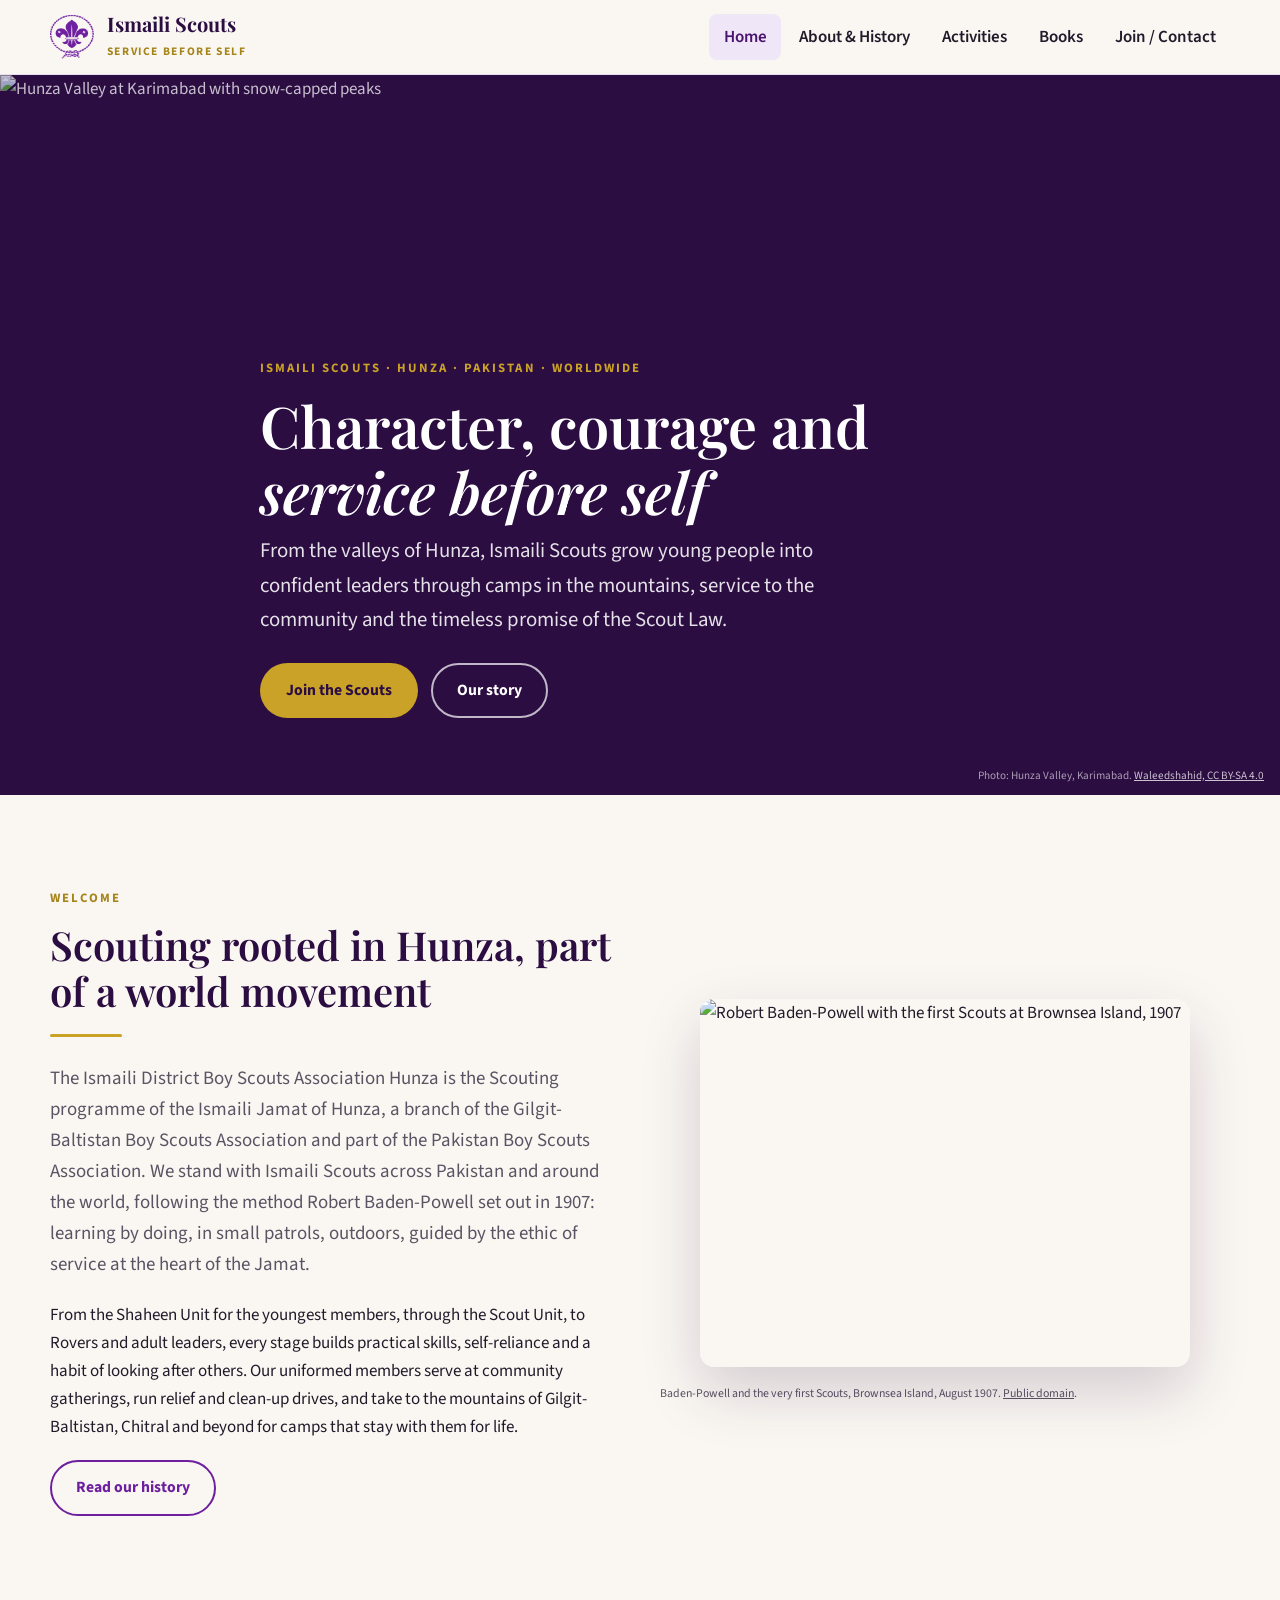
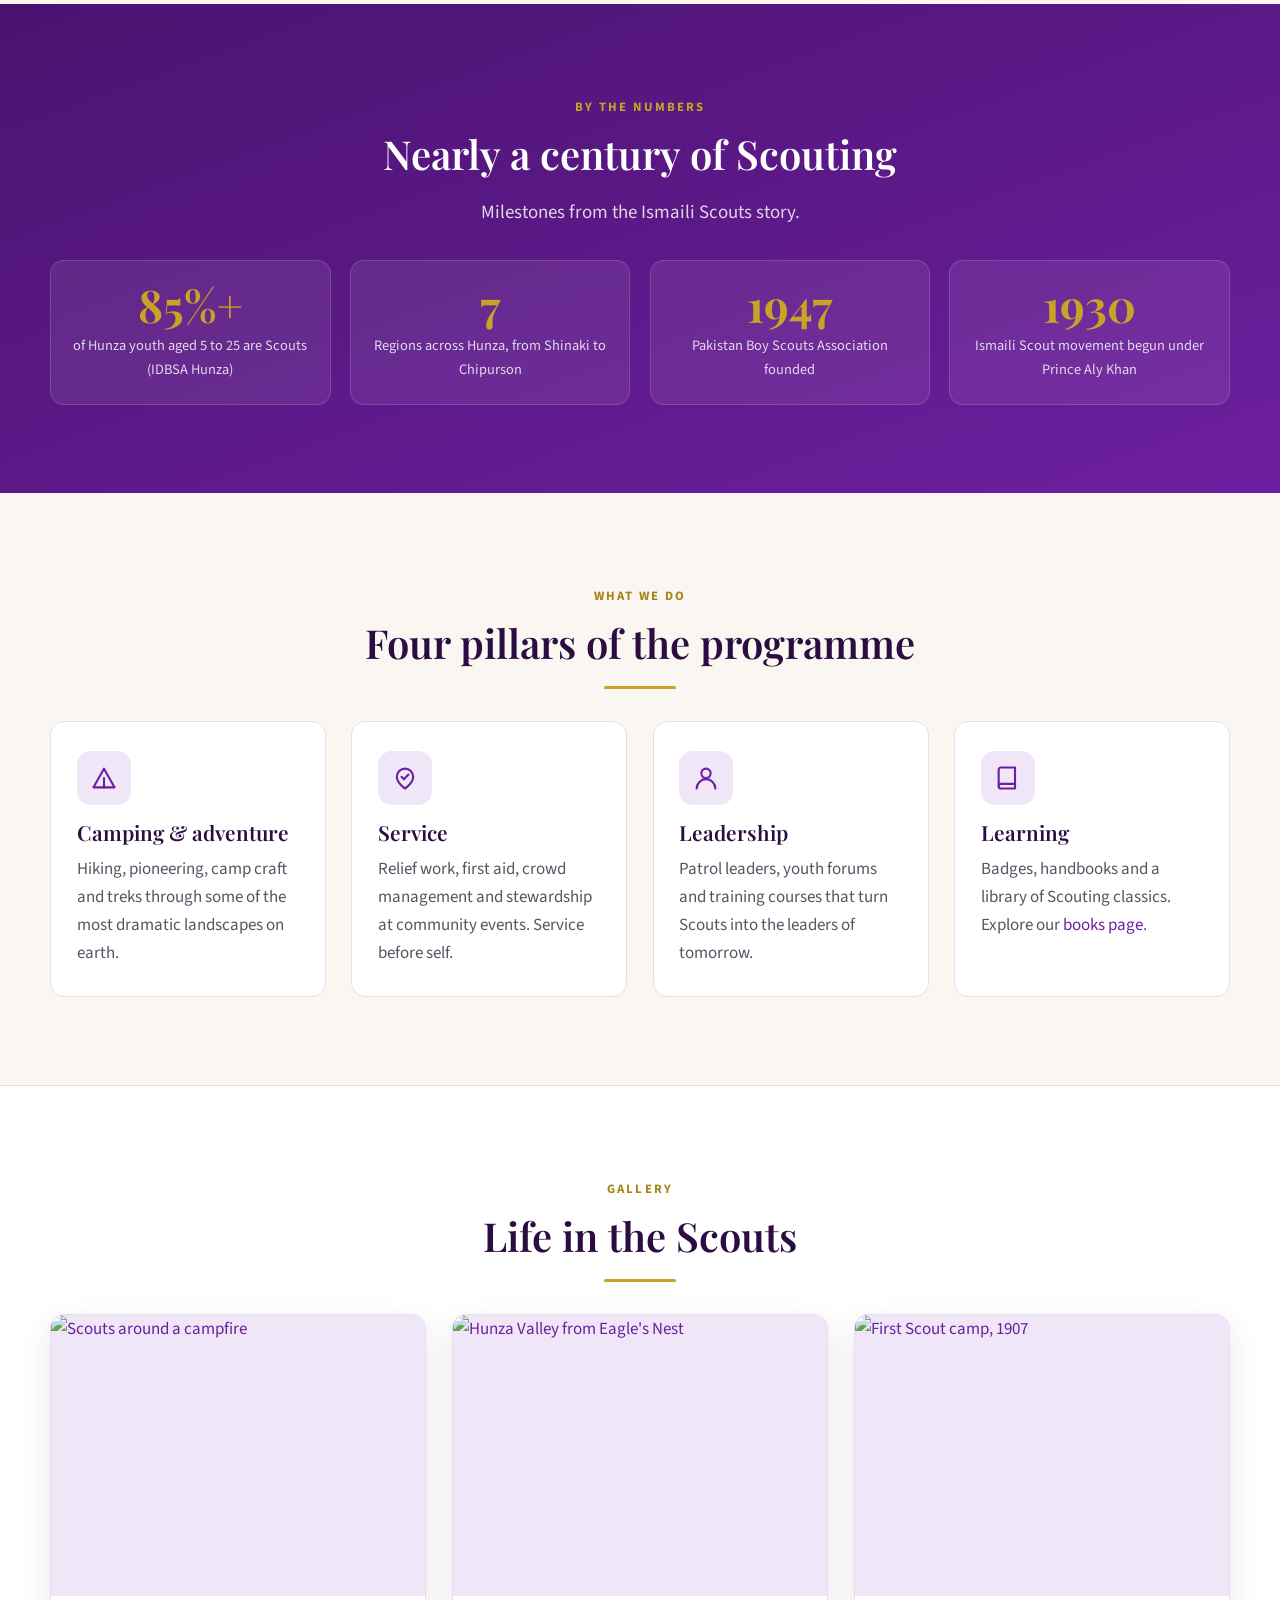
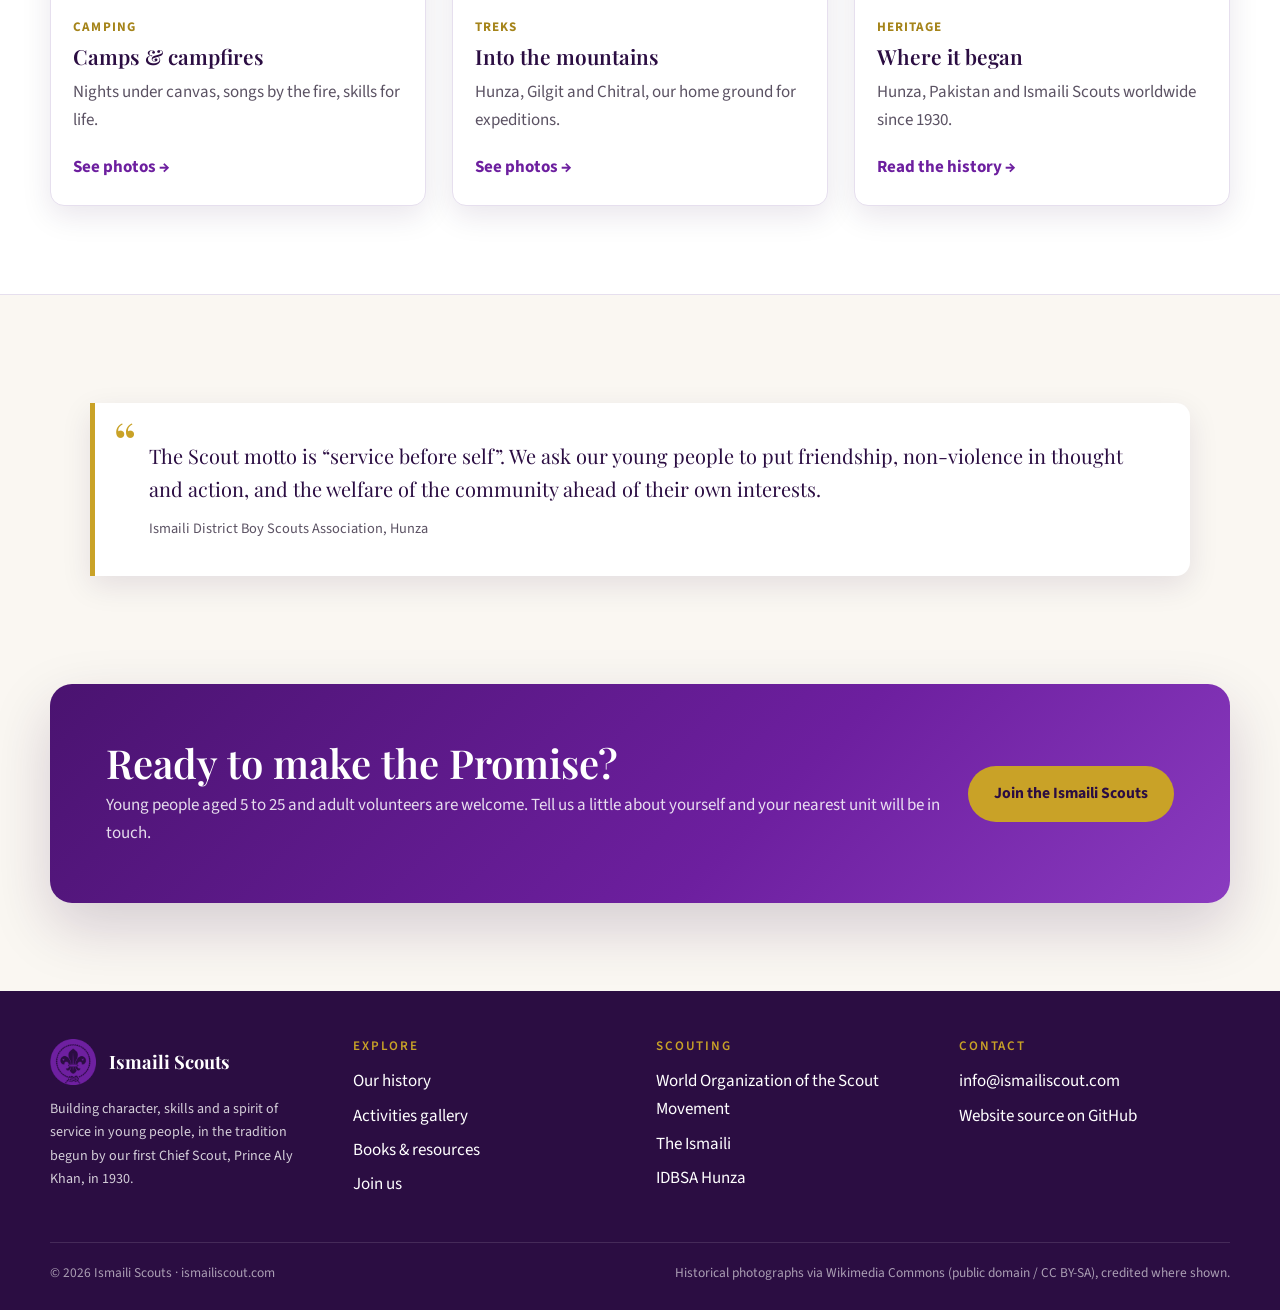
==== commit c262e81c: "Remove all dashes from copy; frame Ismaili Scouts as worldwide, especially Pakistan Co-Authored-By: " ====
--- a/public/index.html
+++ b/public/index.html
@@ -3,14 +3,14 @@
 <head>
 <meta charset="utf-8">
 <meta name="viewport" content="width=device-width, initial-scale=1">
-<title>Ismaili Scouts — Service before self</title>
+<title>Ismaili Scouts | Service before self</title>
 <meta name="description" content="Ismaili Scouts: activities, history, books and how to join. Scouting in the Ismaili community since 1930.">
 <meta name="theme-color" content="#6d1f9f">
 <link rel="icon" href="icons/favicon.ico" sizes="any">
 <link rel="icon" type="image/png" sizes="32x32" href="icons/favicon-32.png">
 <link rel="apple-touch-icon" href="icons/apple-touch-icon.png">
 <link rel="manifest" href="site.webmanifest">
-<meta property="og:title" content="Ismaili Scouts — Service before self">
+<meta property="og:title" content="Ismaili Scouts | Service before self">
 <meta property="og:description" content="Ismaili Scouts: activities, history, books and how to join. Scouting in the Ismaili community since 1930.">
 <meta property="og:image" content="https://ismailiscout.com/icons/icon-512.png">
 <meta property="og:type" content="website">
@@ -45,15 +45,15 @@
 <section class="hero">
   <img class="hero__bg" src="https://upload.wikimedia.org/wikipedia/commons/thumb/7/76/Hunza_Valley_Karimabad.jpg/1920px-Hunza_Valley_Karimabad.jpg" alt="Hunza Valley at Karimabad with snow-capped peaks" fetchpriority="high">
   <div class="wrap hero__inner">
-    <span class="eyebrow" style="color:var(--gold)">Ismaili Scouts &middot; Hunza, Gilgit-Baltistan</span>
+    <span class="eyebrow" style="color:var(--gold)">Ismaili Scouts &middot; Hunza &middot; Pakistan &middot; Worldwide</span>
     <h1>Character, courage and <em>service before self</em></h1>
-    <p class="lead">From the valleys of Hunza, Ismaili Scouts grow young people into confident leaders — through camps in the mountains, service to the community and the timeless promise of the Scout Law.</p>
+    <p class="lead">From the valleys of Hunza, Ismaili Scouts grow young people into confident leaders through camps in the mountains, service to the community and the timeless promise of the Scout Law.</p>
     <div class="hero__actions">
       <a class="btn btn--primary" href="contact.html">Join the Scouts</a>
       <a class="btn btn--ghost" href="about.html">Our story</a>
     </div>
   </div>
-  <span class="hero__credit">Photo: Hunza Valley, Karimabad — <a href="https://commons.wikimedia.org/wiki/File:Hunza_Valley_Karimabad.jpg" target="_blank" rel="noopener">Waleedshahid, CC BY-SA 4.0</a></span>
+  <span class="hero__credit">Photo: Hunza Valley, Karimabad. <a href="https://commons.wikimedia.org/wiki/File:Hunza_Valley_Karimabad.jpg" target="_blank" rel="noopener">Waleedshahid, CC BY-SA 4.0</a></span>
 </section>
 
 <section class="section">
@@ -63,7 +63,7 @@
         <span class="eyebrow">Welcome</span>
         <h2>Scouting rooted in Hunza, part of a world movement</h2>
         <div class="rule"></div>
-        <p class="lead">The Ismaili District Boy Scouts Association Hunza is the Scouting programme of the Ismaili Jamat of Hunza — a branch of the Gilgit-Baltistan Boy Scouts Association and part of the Pakistan Boy Scouts Association. We follow the method Robert Baden-Powell set out in 1907 — learning by doing, in small patrols, outdoors — guided by the ethic of service at the heart of the Jamat.</p>
+        <p class="lead">The Ismaili District Boy Scouts Association Hunza is the Scouting programme of the Ismaili Jamat of Hunza, a branch of the Gilgit-Baltistan Boy Scouts Association and part of the Pakistan Boy Scouts Association. We stand with Ismaili Scouts across Pakistan and around the world, following the method Robert Baden-Powell set out in 1907: learning by doing, in small patrols, outdoors, guided by the ethic of service at the heart of the Jamat.</p>
         <p>From the Shaheen Unit for the youngest members, through the Scout Unit, to Rovers and adult leaders, every stage builds practical skills, self-reliance and a habit of looking after others. Our uniformed members serve at community gatherings, run relief and clean-up drives, and take to the mountains of Gilgit-Baltistan, Chitral and beyond for camps that stay with them for life.</p>
         <a class="btn btn--outline" href="about.html">Read our history</a>
       </div>
@@ -85,7 +85,7 @@
       <p class="lead">Milestones from the Ismaili Scouts story.</p>
     </div>
     <div class="stats mt-2 reveal">
-      <div class="stat"><div class="stat__num">85%+</div><div class="stat__label">of Hunza youth aged 5–25 are Scouts (IDBSA Hunza)</div></div>
+      <div class="stat"><div class="stat__num">85%+</div><div class="stat__label">of Hunza youth aged 5 to 25 are Scouts (IDBSA Hunza)</div></div>
       <div class="stat"><div class="stat__num">7</div><div class="stat__label">Regions across Hunza, from Shinaki to Chipurson</div></div>
       <div class="stat"><div class="stat__num">1947</div><div class="stat__label">Pakistan Boy Scouts Association founded</div></div>
       <div class="stat"><div class="stat__num">1930</div><div class="stat__label">Ismaili Scout movement begun under Prince Aly Khan</div></div>
@@ -109,7 +109,7 @@
       <div class="pillar reveal">
         <div class="pillar__icon"><svg viewBox="0 0 24 24" fill="none" stroke="currentColor" stroke-width="1.8" stroke-linecap="round" stroke-linejoin="round"><path d="M12 21s-7-4.5-7-10a7 7 0 0114 0c0 5.5-7 10-7 10z"/><path d="M9 11l2 2 4-4"/></svg></div>
         <h3>Service</h3>
-        <p>Relief work, first aid, crowd management and stewardship at community events — service before self.</p>
+        <p>Relief work, first aid, crowd management and stewardship at community events. Service before self.</p>
       </div>
       <div class="pillar reveal">
         <div class="pillar__icon"><svg viewBox="0 0 24 24" fill="none" stroke="currentColor" stroke-width="1.8" stroke-linecap="round" stroke-linejoin="round"><circle cx="12" cy="8" r="4"/><path d="M4 21a8 8 0 0116 0"/></svg></div>
@@ -119,7 +119,7 @@
       <div class="pillar reveal">
         <div class="pillar__icon"><svg viewBox="0 0 24 24" fill="none" stroke="currentColor" stroke-width="1.8" stroke-linecap="round" stroke-linejoin="round"><path d="M4 19V5a2 2 0 012-2h12v16"/><path d="M4 19a2 2 0 002 2h12v-4H6a2 2 0 00-2 2z"/></svg></div>
         <h3>Learning</h3>
-        <p>Badges, handbooks and a library of Scouting classics — explore our <a href="books.html">books page</a>.</p>
+        <p>Badges, handbooks and a library of Scouting classics. Explore our <a href="books.html">books page</a>.</p>
       </div>
     </div>
   </div>
@@ -139,11 +139,11 @@
       </a>
       <a class="card reveal" href="activities.html">
         <div class="card__media"><img src="https://upload.wikimedia.org/wikipedia/commons/thumb/4/47/Hunza_Valley%2C_view_from_Eagle%27s_Nest.jpg/800px-Hunza_Valley%2C_view_from_Eagle%27s_Nest.jpg" alt="Hunza Valley from Eagle's Nest" loading="lazy"></div>
-        <div class="card__body"><span class="card__meta">Treks</span><h3>Into the mountains</h3><p>Hunza, Gilgit, Chitral — our home ground for expeditions.</p><span class="card__link">See photos →</span></div>
+        <div class="card__body"><span class="card__meta">Treks</span><h3>Into the mountains</h3><p>Hunza, Gilgit and Chitral, our home ground for expeditions.</p><span class="card__link">See photos →</span></div>
       </a>
       <a class="card reveal" href="about.html">
         <div class="card__media"><img src="https://upload.wikimedia.org/wikipedia/commons/a/ac/BP_and_future_Scouts_at_Brownsea.jpg" alt="First Scout camp, 1907" loading="lazy"></div>
-        <div class="card__body"><span class="card__meta">Heritage</span><h3>Where it began</h3><p>Hunza, Pakistan and the Ismaili movement since 1930.</p><span class="card__link">Read the history →</span></div>
+        <div class="card__body"><span class="card__meta">Heritage</span><h3>Where it began</h3><p>Hunza, Pakistan and Ismaili Scouts worldwide since 1930.</p><span class="card__link">Read the history →</span></div>
       </a>
     </div>
   </div>
@@ -153,7 +153,7 @@
   <div class="wrap">
     <blockquote class="quote reveal">
       The Scout motto is “service before self”. We ask our young people to put friendship, non-violence in thought and action, and the welfare of the community ahead of their own interests.
-      <cite>— Ismaili District Boy Scouts Association, Hunza</cite>
+      <cite>Ismaili District Boy Scouts Association, Hunza</cite>
     </blockquote>
   </div>
 </section>
@@ -163,7 +163,7 @@
     <div class="cta reveal">
       <div>
         <h2>Ready to make the Promise?</h2>
-        <p>Young people aged 5–25 and adult volunteers are welcome. Tell us a little about yourself and your nearest unit will be in touch.</p>
+        <p>Young people aged 5 to 25 and adult volunteers are welcome. Tell us a little about yourself and your nearest unit will be in touch.</p>
       </div>
       <a class="btn btn--primary" href="contact.html">Join the Ismaili Scouts</a>
     </div>
@@ -176,7 +176,7 @@
     <div class="footer-grid">
       <div>
         <div class="footer-brand"><img src="icons/badge-round.png" alt=""><strong>Ismaili Scouts</strong></div>
-        <p class="small">Building character, skills and a spirit of service in young people — in the tradition begun by our first Chief Scout, Prince Aly Khan, in 1930.</p>
+        <p class="small">Building character, skills and a spirit of service in young people, in the tradition begun by our first Chief Scout, Prince Aly Khan, in 1930.</p>
       </div>
       <div>
         <h4>Explore</h4>
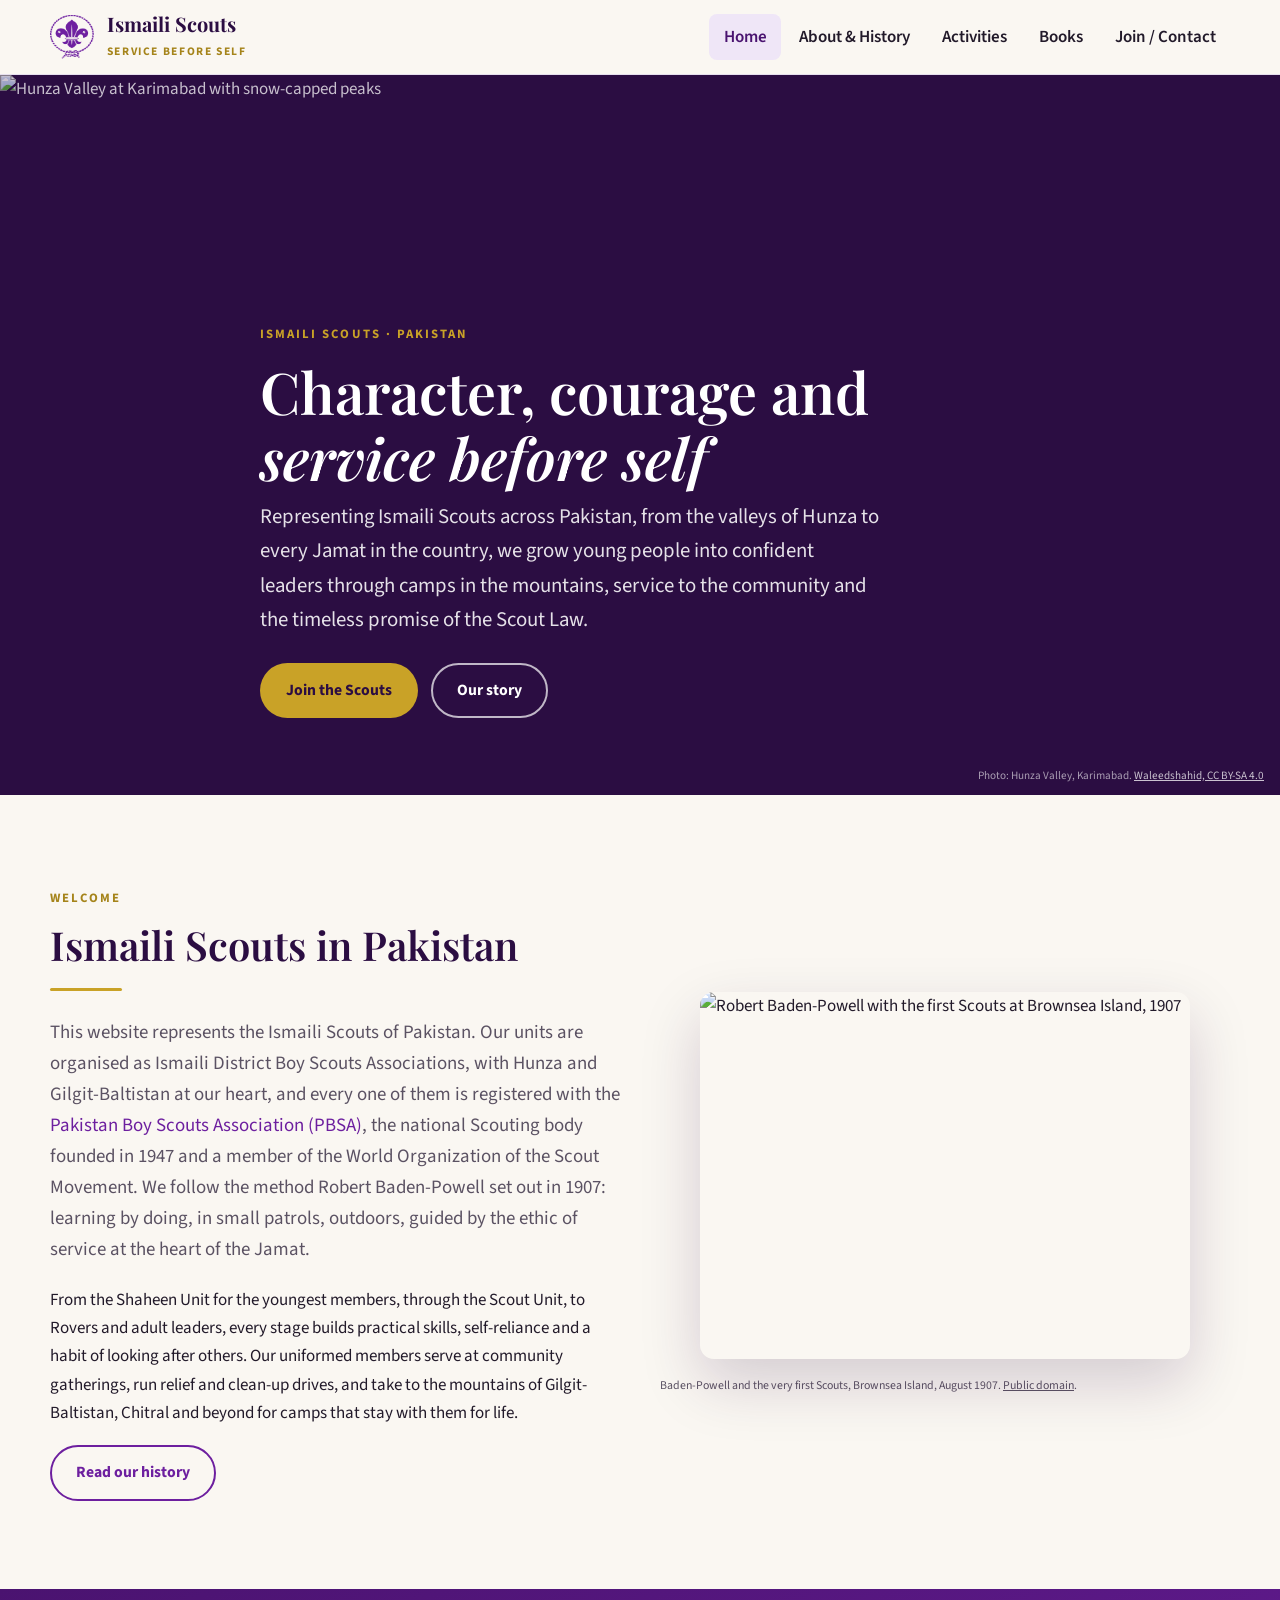
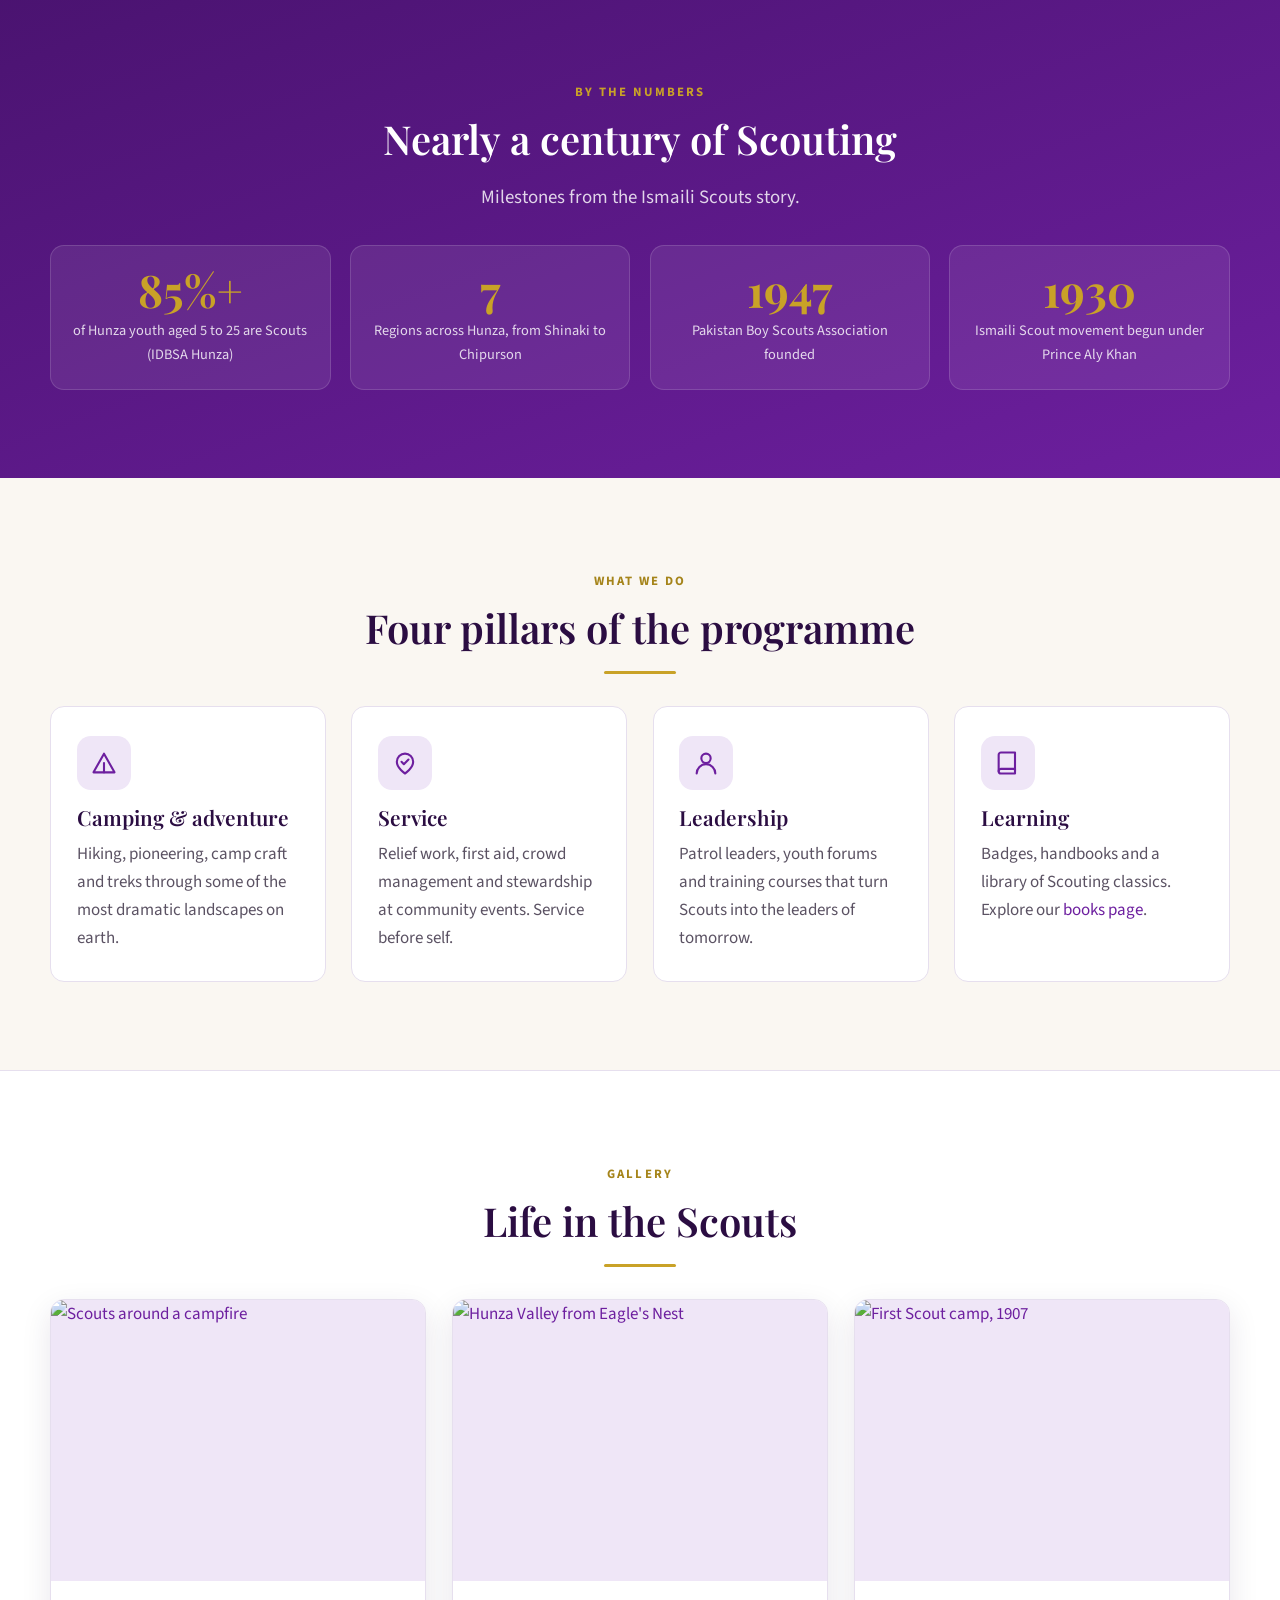
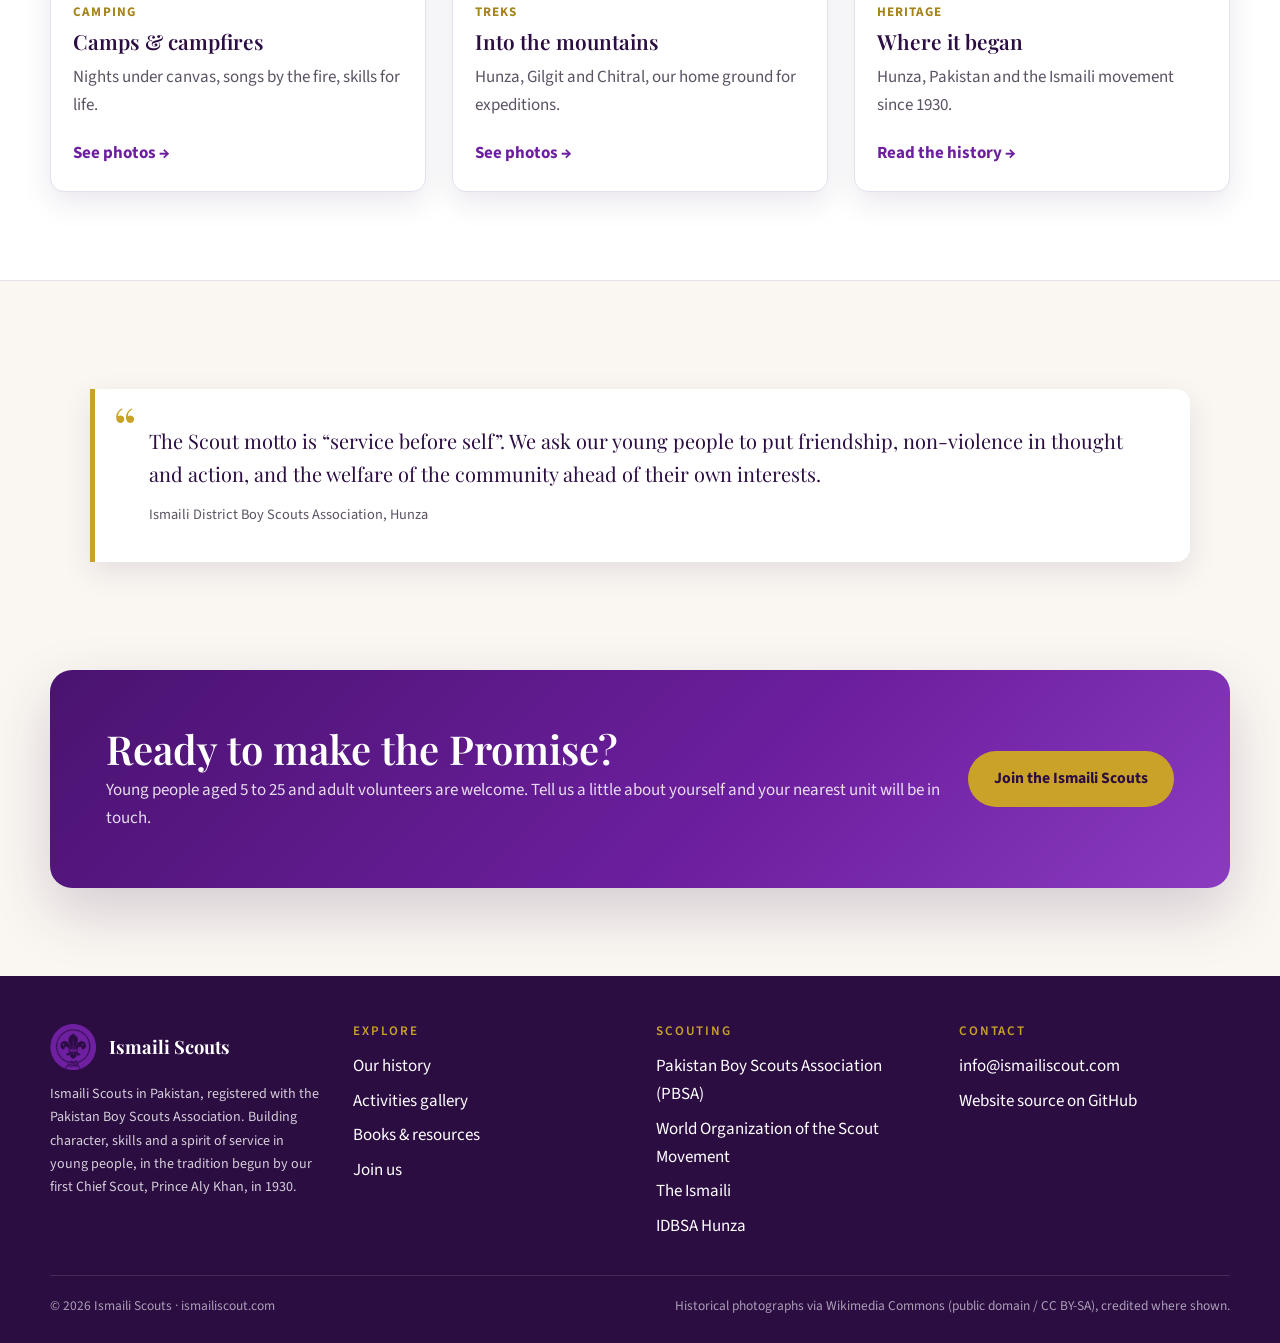
==== commit 28af55ed: "Frame the site as Ismaili Scouts in Pakistan; name and link the Pakistan Boy Scouts Association (pak" ====
--- a/public/index.html
+++ b/public/index.html
@@ -4,14 +4,14 @@
 <meta charset="utf-8">
 <meta name="viewport" content="width=device-width, initial-scale=1">
 <title>Ismaili Scouts | Service before self</title>
-<meta name="description" content="Ismaili Scouts: activities, history, books and how to join. Scouting in the Ismaili community since 1930.">
+<meta name="description" content="Ismaili Scouts in Pakistan: activities, history, books and how to join. Registered with the Pakistan Boy Scouts Association.">
 <meta name="theme-color" content="#6d1f9f">
 <link rel="icon" href="icons/favicon.ico" sizes="any">
 <link rel="icon" type="image/png" sizes="32x32" href="icons/favicon-32.png">
 <link rel="apple-touch-icon" href="icons/apple-touch-icon.png">
 <link rel="manifest" href="site.webmanifest">
 <meta property="og:title" content="Ismaili Scouts | Service before self">
-<meta property="og:description" content="Ismaili Scouts: activities, history, books and how to join. Scouting in the Ismaili community since 1930.">
+<meta property="og:description" content="Ismaili Scouts in Pakistan: activities, history, books and how to join. Registered with the Pakistan Boy Scouts Association.">
 <meta property="og:image" content="https://ismailiscout.com/icons/icon-512.png">
 <meta property="og:type" content="website">
 <link rel="preconnect" href="https://fonts.googleapis.com">
@@ -45,9 +45,9 @@
 <section class="hero">
   <img class="hero__bg" src="https://upload.wikimedia.org/wikipedia/commons/thumb/7/76/Hunza_Valley_Karimabad.jpg/1920px-Hunza_Valley_Karimabad.jpg" alt="Hunza Valley at Karimabad with snow-capped peaks" fetchpriority="high">
   <div class="wrap hero__inner">
-    <span class="eyebrow" style="color:var(--gold)">Ismaili Scouts &middot; Hunza &middot; Pakistan &middot; Worldwide</span>
+    <span class="eyebrow" style="color:var(--gold)">Ismaili Scouts &middot; Pakistan</span>
     <h1>Character, courage and <em>service before self</em></h1>
-    <p class="lead">From the valleys of Hunza, Ismaili Scouts grow young people into confident leaders through camps in the mountains, service to the community and the timeless promise of the Scout Law.</p>
+    <p class="lead">Representing Ismaili Scouts across Pakistan, from the valleys of Hunza to every Jamat in the country, we grow young people into confident leaders through camps in the mountains, service to the community and the timeless promise of the Scout Law.</p>
     <div class="hero__actions">
       <a class="btn btn--primary" href="contact.html">Join the Scouts</a>
       <a class="btn btn--ghost" href="about.html">Our story</a>
@@ -61,9 +61,9 @@
     <div class="split">
       <div class="reveal">
         <span class="eyebrow">Welcome</span>
-        <h2>Scouting rooted in Hunza, part of a world movement</h2>
+        <h2>Ismaili Scouts in Pakistan</h2>
         <div class="rule"></div>
-        <p class="lead">The Ismaili District Boy Scouts Association Hunza is the Scouting programme of the Ismaili Jamat of Hunza, a branch of the Gilgit-Baltistan Boy Scouts Association and part of the Pakistan Boy Scouts Association. We stand with Ismaili Scouts across Pakistan and around the world, following the method Robert Baden-Powell set out in 1907: learning by doing, in small patrols, outdoors, guided by the ethic of service at the heart of the Jamat.</p>
+        <p class="lead">This website represents the Ismaili Scouts of Pakistan. Our units are organised as Ismaili District Boy Scouts Associations, with Hunza and Gilgit-Baltistan at our heart, and every one of them is registered with the <a href="https://pakscouts.org/" target="_blank" rel="noopener">Pakistan Boy Scouts Association (PBSA)</a>, the national Scouting body founded in 1947 and a member of the World Organization of the Scout Movement. We follow the method Robert Baden-Powell set out in 1907: learning by doing, in small patrols, outdoors, guided by the ethic of service at the heart of the Jamat.</p>
         <p>From the Shaheen Unit for the youngest members, through the Scout Unit, to Rovers and adult leaders, every stage builds practical skills, self-reliance and a habit of looking after others. Our uniformed members serve at community gatherings, run relief and clean-up drives, and take to the mountains of Gilgit-Baltistan, Chitral and beyond for camps that stay with them for life.</p>
         <a class="btn btn--outline" href="about.html">Read our history</a>
       </div>
@@ -143,7 +143,7 @@
       </a>
       <a class="card reveal" href="about.html">
         <div class="card__media"><img src="https://upload.wikimedia.org/wikipedia/commons/a/ac/BP_and_future_Scouts_at_Brownsea.jpg" alt="First Scout camp, 1907" loading="lazy"></div>
-        <div class="card__body"><span class="card__meta">Heritage</span><h3>Where it began</h3><p>Hunza, Pakistan and Ismaili Scouts worldwide since 1930.</p><span class="card__link">Read the history →</span></div>
+        <div class="card__body"><span class="card__meta">Heritage</span><h3>Where it began</h3><p>Hunza, Pakistan and the Ismaili movement since 1930.</p><span class="card__link">Read the history →</span></div>
       </a>
     </div>
   </div>
@@ -176,7 +176,7 @@
     <div class="footer-grid">
       <div>
         <div class="footer-brand"><img src="icons/badge-round.png" alt=""><strong>Ismaili Scouts</strong></div>
-        <p class="small">Building character, skills and a spirit of service in young people, in the tradition begun by our first Chief Scout, Prince Aly Khan, in 1930.</p>
+        <p class="small">Ismaili Scouts in Pakistan, registered with the Pakistan Boy Scouts Association. Building character, skills and a spirit of service in young people, in the tradition begun by our first Chief Scout, Prince Aly Khan, in 1930.</p>
       </div>
       <div>
         <h4>Explore</h4>
@@ -190,6 +190,7 @@
       <div>
         <h4>Scouting</h4>
         <ul>
+          <li><a href="https://pakscouts.org/" target="_blank" rel="noopener">Pakistan Boy Scouts Association (PBSA)</a></li>
           <li><a href="https://www.scout.org/" target="_blank" rel="noopener">World Organization of the Scout Movement</a></li>
           <li><a href="https://the.ismaili/" target="_blank" rel="noopener">The Ismaili</a></li>
           <li><a href="https://idbsahunza.wixsite.com/idbsahunza" target="_blank" rel="noopener">IDBSA Hunza</a></li>
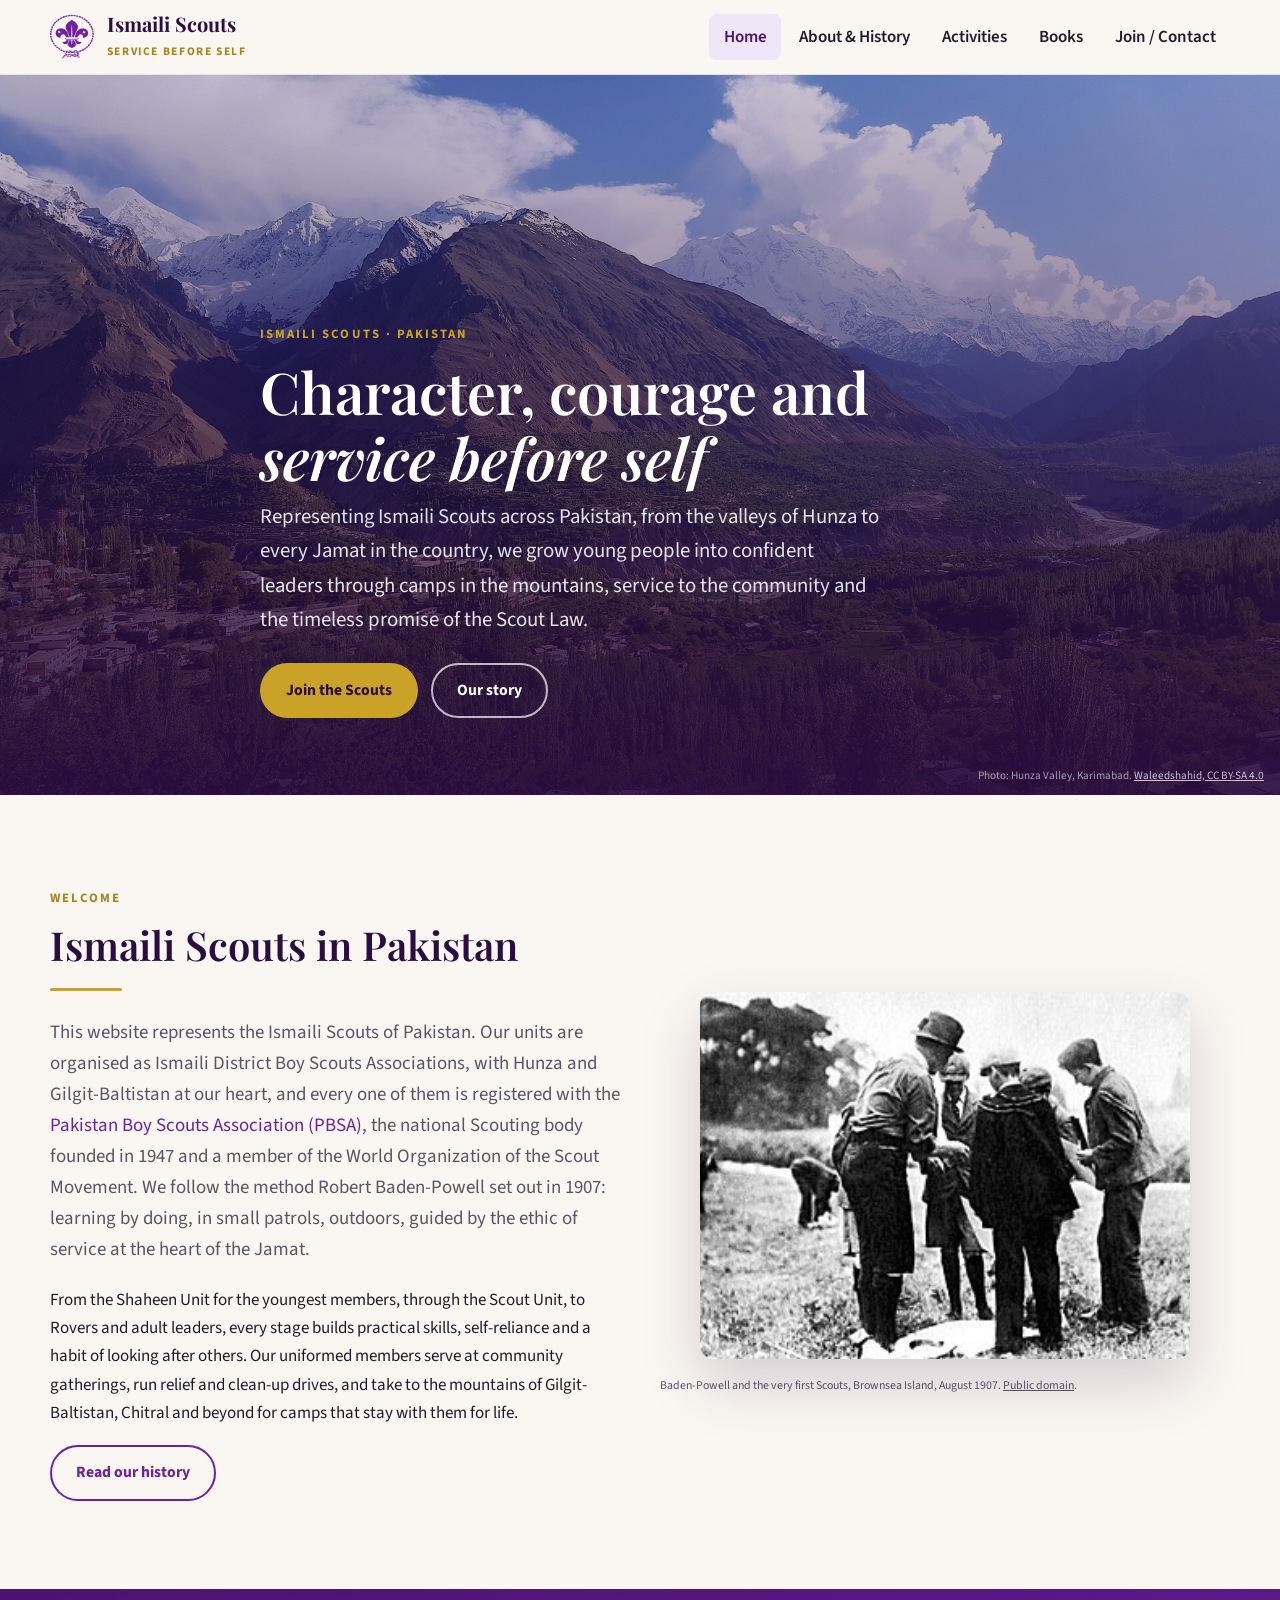
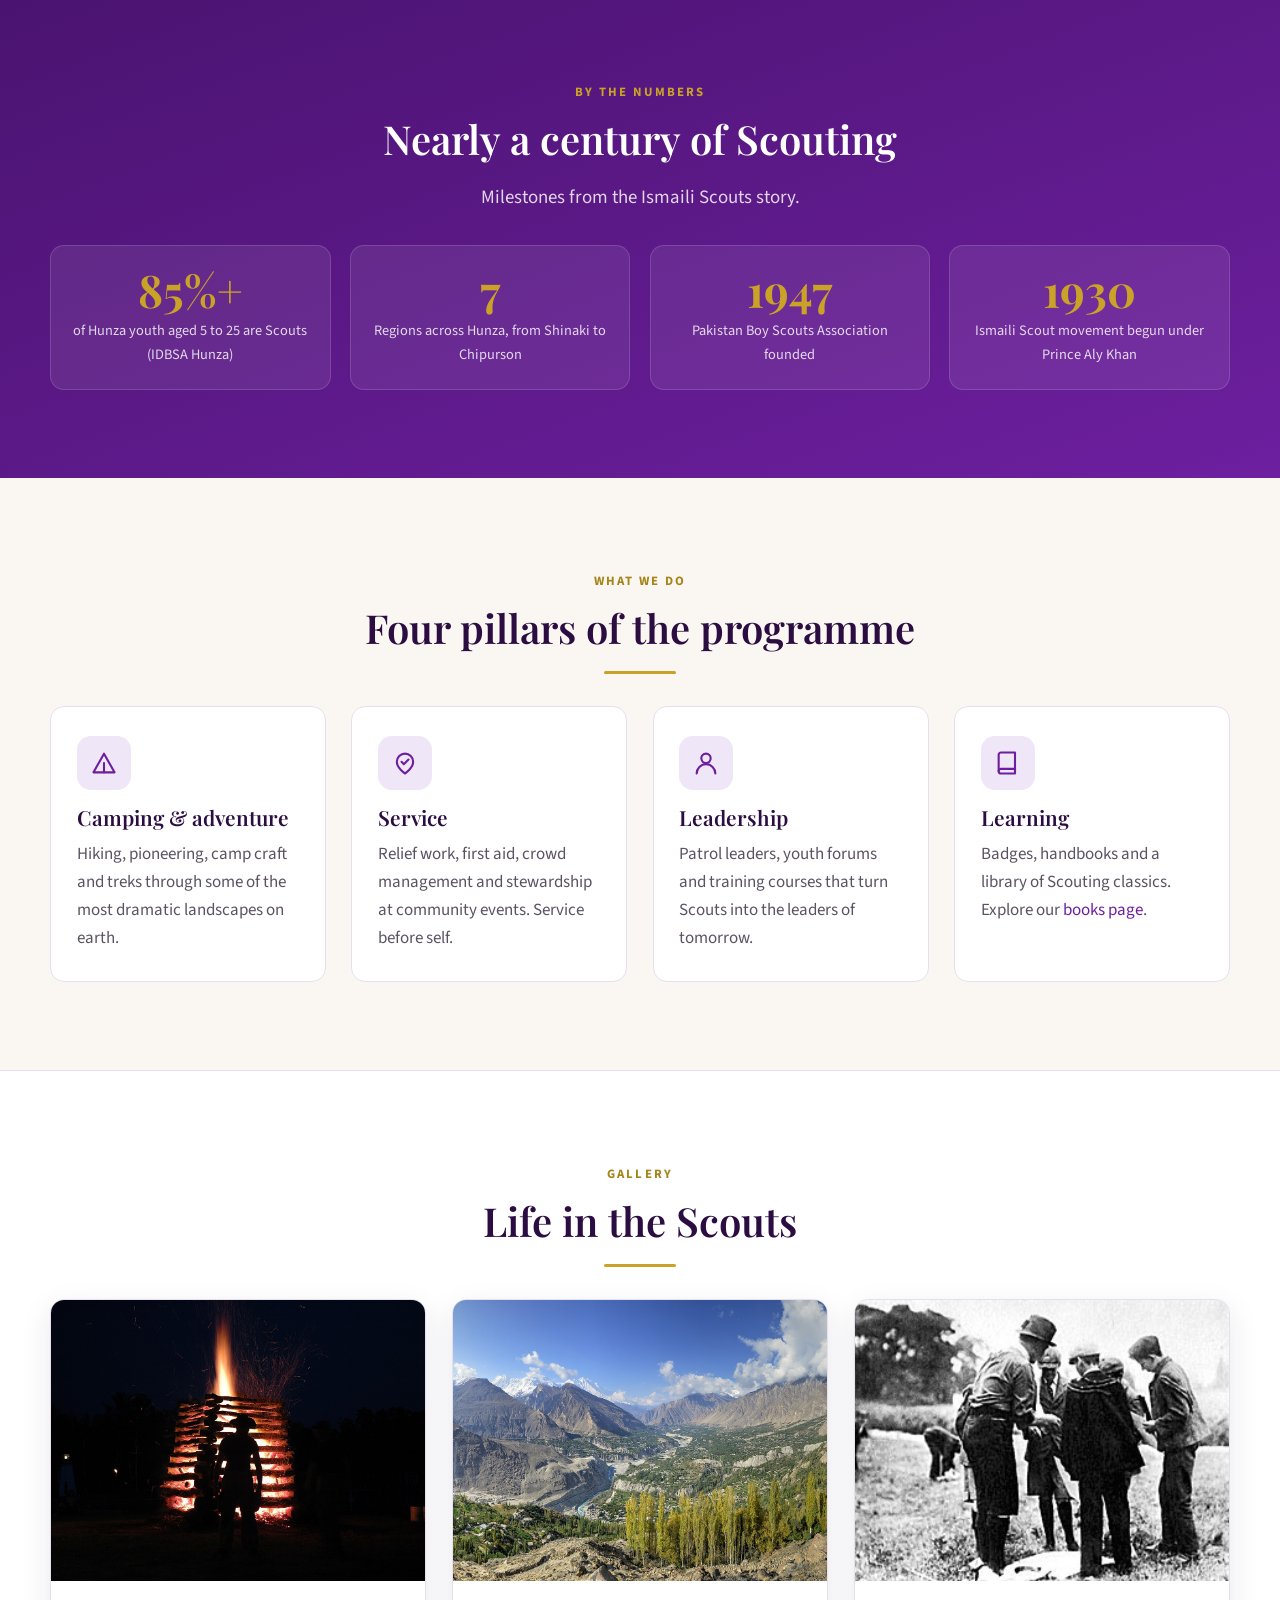
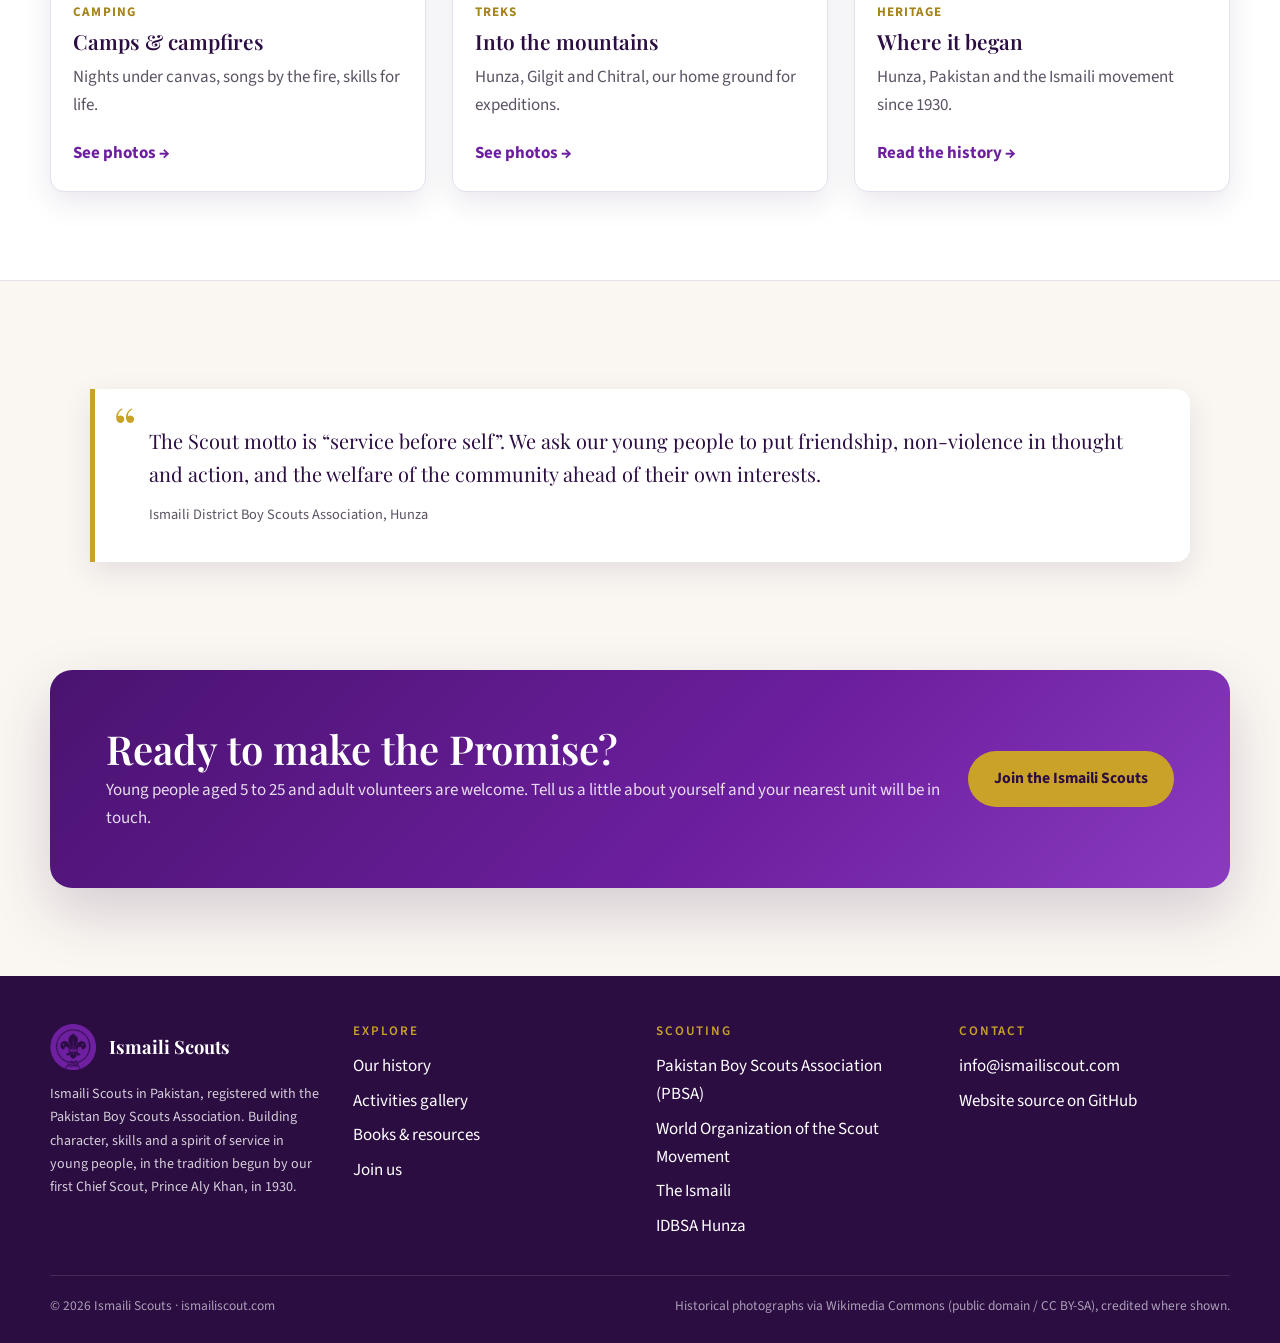
==== commit a33645a1: "Host all photos locally in public/assets/images instead of hot-linking Wikimedia; add credits file C" ====
--- a/public/index.html
+++ b/public/index.html
@@ -43,7 +43,7 @@
 <main id="main">
 
 <section class="hero">
-  <img class="hero__bg" src="https://upload.wikimedia.org/wikipedia/commons/thumb/7/76/Hunza_Valley_Karimabad.jpg/1920px-Hunza_Valley_Karimabad.jpg" alt="Hunza Valley at Karimabad with snow-capped peaks" fetchpriority="high">
+  <img class="hero__bg" src="assets/images/hunza-karimabad.jpg" alt="Hunza Valley at Karimabad with snow-capped peaks" fetchpriority="high">
   <div class="wrap hero__inner">
     <span class="eyebrow" style="color:var(--gold)">Ismaili Scouts &middot; Pakistan</span>
     <h1>Character, courage and <em>service before self</em></h1>
@@ -69,7 +69,7 @@
       </div>
       <div class="reveal">
         <figure class="split__media">
-          <img src="https://upload.wikimedia.org/wikipedia/commons/a/ac/BP_and_future_Scouts_at_Brownsea.jpg" alt="Robert Baden-Powell with the first Scouts at Brownsea Island, 1907">
+          <img src="assets/images/brownsea-1907.jpg" alt="Robert Baden-Powell with the first Scouts at Brownsea Island, 1907">
         </figure>
         <p class="figcredit">Baden-Powell and the very first Scouts, Brownsea Island, August 1907. <a href="https://commons.wikimedia.org/wiki/File:BP_and_future_Scouts_at_Brownsea.jpg" target="_blank" rel="noopener">Public domain</a>.</p>
       </div>
@@ -134,15 +134,15 @@
     </div>
     <div class="grid grid--3 mt-2">
       <a class="card reveal" href="activities.html">
-        <div class="card__media"><img src="https://upload.wikimedia.org/wikipedia/commons/thumb/6/69/Cole_Canoe_Base_Boy_Scout_Campfire.JPG/800px-Cole_Canoe_Base_Boy_Scout_Campfire.JPG" alt="Scouts around a campfire" loading="lazy"></div>
+        <div class="card__media"><img src="assets/images/scout-campfire.jpg" alt="Scouts around a campfire" loading="lazy"></div>
         <div class="card__body"><span class="card__meta">Camping</span><h3>Camps &amp; campfires</h3><p>Nights under canvas, songs by the fire, skills for life.</p><span class="card__link">See photos →</span></div>
       </a>
       <a class="card reveal" href="activities.html">
-        <div class="card__media"><img src="https://upload.wikimedia.org/wikipedia/commons/thumb/4/47/Hunza_Valley%2C_view_from_Eagle%27s_Nest.jpg/800px-Hunza_Valley%2C_view_from_Eagle%27s_Nest.jpg" alt="Hunza Valley from Eagle's Nest" loading="lazy"></div>
+        <div class="card__media"><img src="assets/images/hunza-eagles-nest.jpg" alt="Hunza Valley from Eagle's Nest" loading="lazy"></div>
         <div class="card__body"><span class="card__meta">Treks</span><h3>Into the mountains</h3><p>Hunza, Gilgit and Chitral, our home ground for expeditions.</p><span class="card__link">See photos →</span></div>
       </a>
       <a class="card reveal" href="about.html">
-        <div class="card__media"><img src="https://upload.wikimedia.org/wikipedia/commons/a/ac/BP_and_future_Scouts_at_Brownsea.jpg" alt="First Scout camp, 1907" loading="lazy"></div>
+        <div class="card__media"><img src="assets/images/brownsea-1907.jpg" alt="First Scout camp, 1907" loading="lazy"></div>
         <div class="card__body"><span class="card__meta">Heritage</span><h3>Where it began</h3><p>Hunza, Pakistan and the Ismaili movement since 1930.</p><span class="card__link">Read the history →</span></div>
       </a>
     </div>
--- a/public/css/style.css
+++ b/public/css/style.css
@@ -223,6 +223,8 @@
 .book__cover img { width: 100%; height: 100%; object-fit: cover; }
 .book__body h3 { font-size: 1.15rem; margin-bottom: .15rem; }
 .book__author { color: var(--gold-deep); font-weight: 700; font-size: .9rem; margin-bottom: .5rem; }
+.book__author a { color: inherit; text-decoration: underline; }
+.book__note { font-size: .86rem; color: var(--ink-soft); font-style: italic; margin: -.3rem 0 .6rem; }
 .book__body p { color: var(--ink-soft); font-size: .96rem; margin-bottom: .8rem; }
 .book__tags { display: flex; flex-wrap: wrap; gap: .4rem; margin-bottom: .8rem; }
 .tag { font-size: .72rem; letter-spacing: .06em; text-transform: uppercase; background: var(--purple-soft); color: var(--purple-deep); padding: .2rem .6rem; border-radius: 999px; font-weight: 700; }
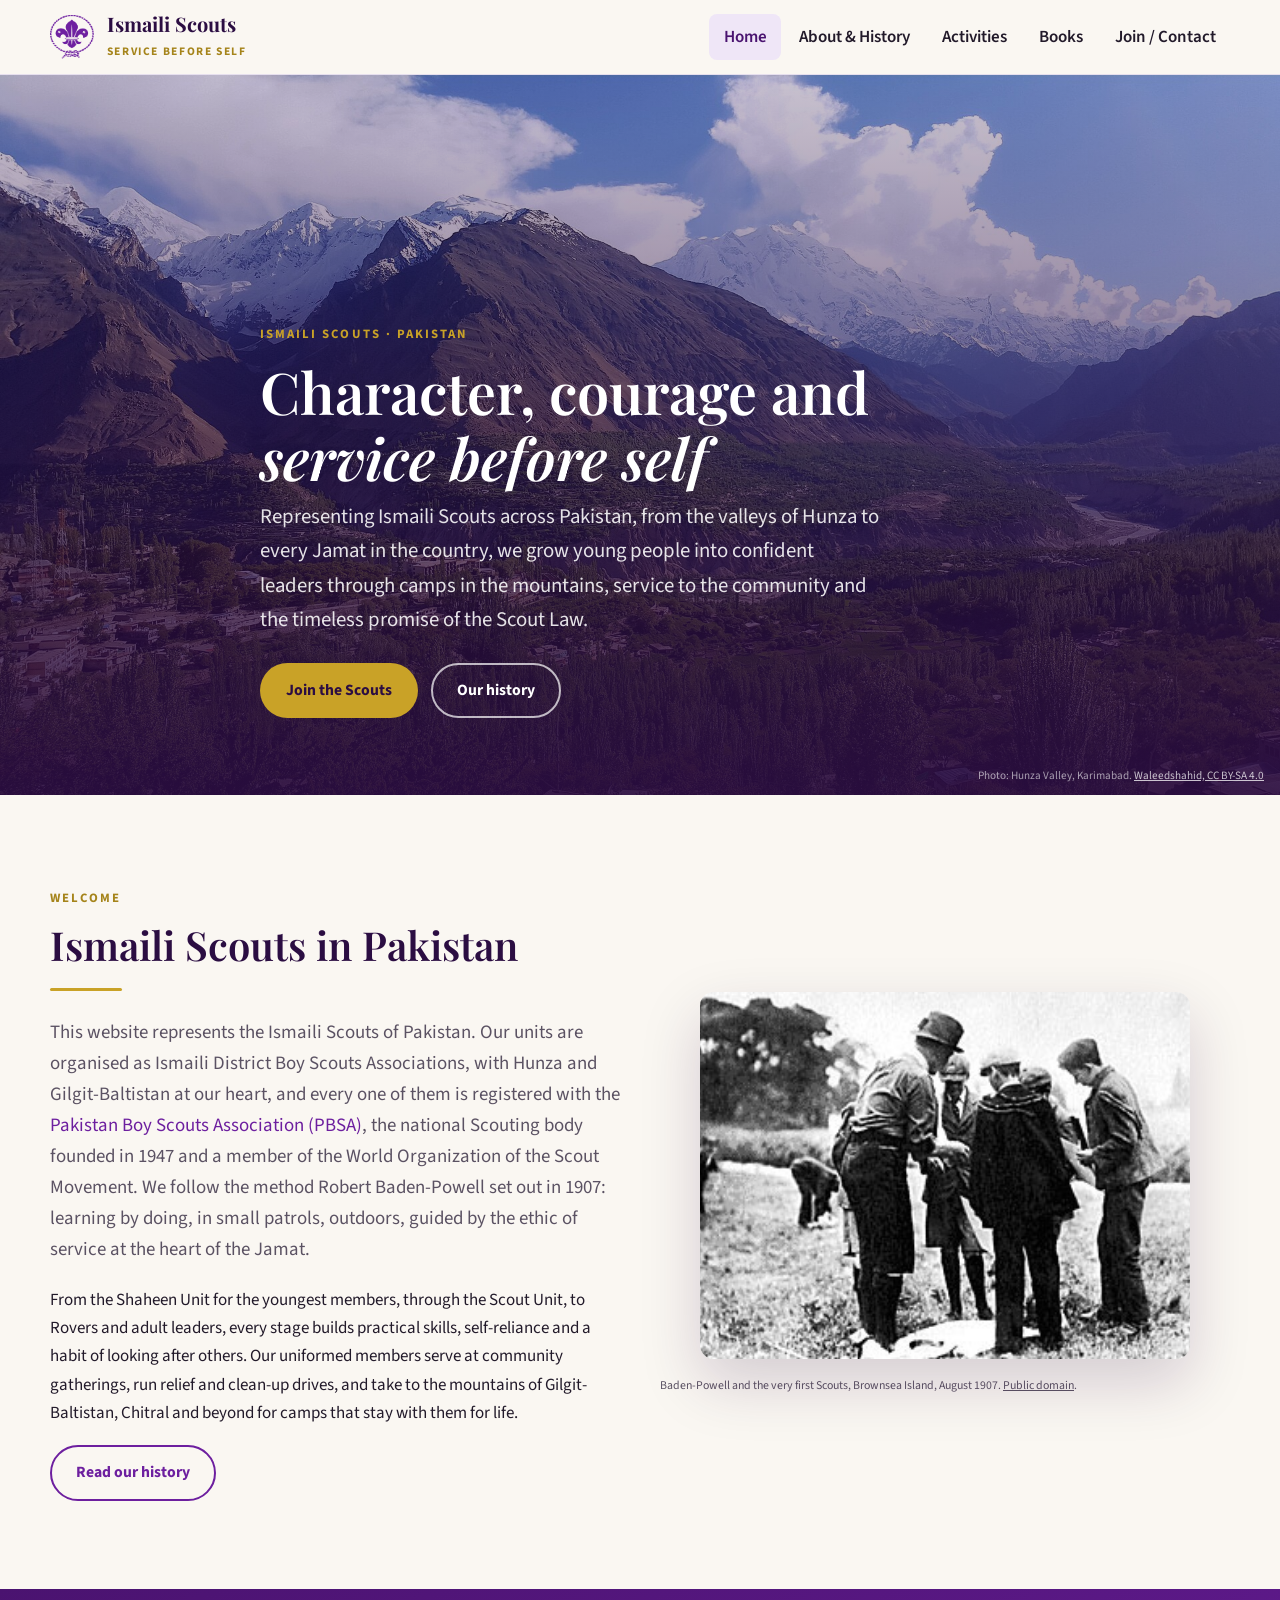
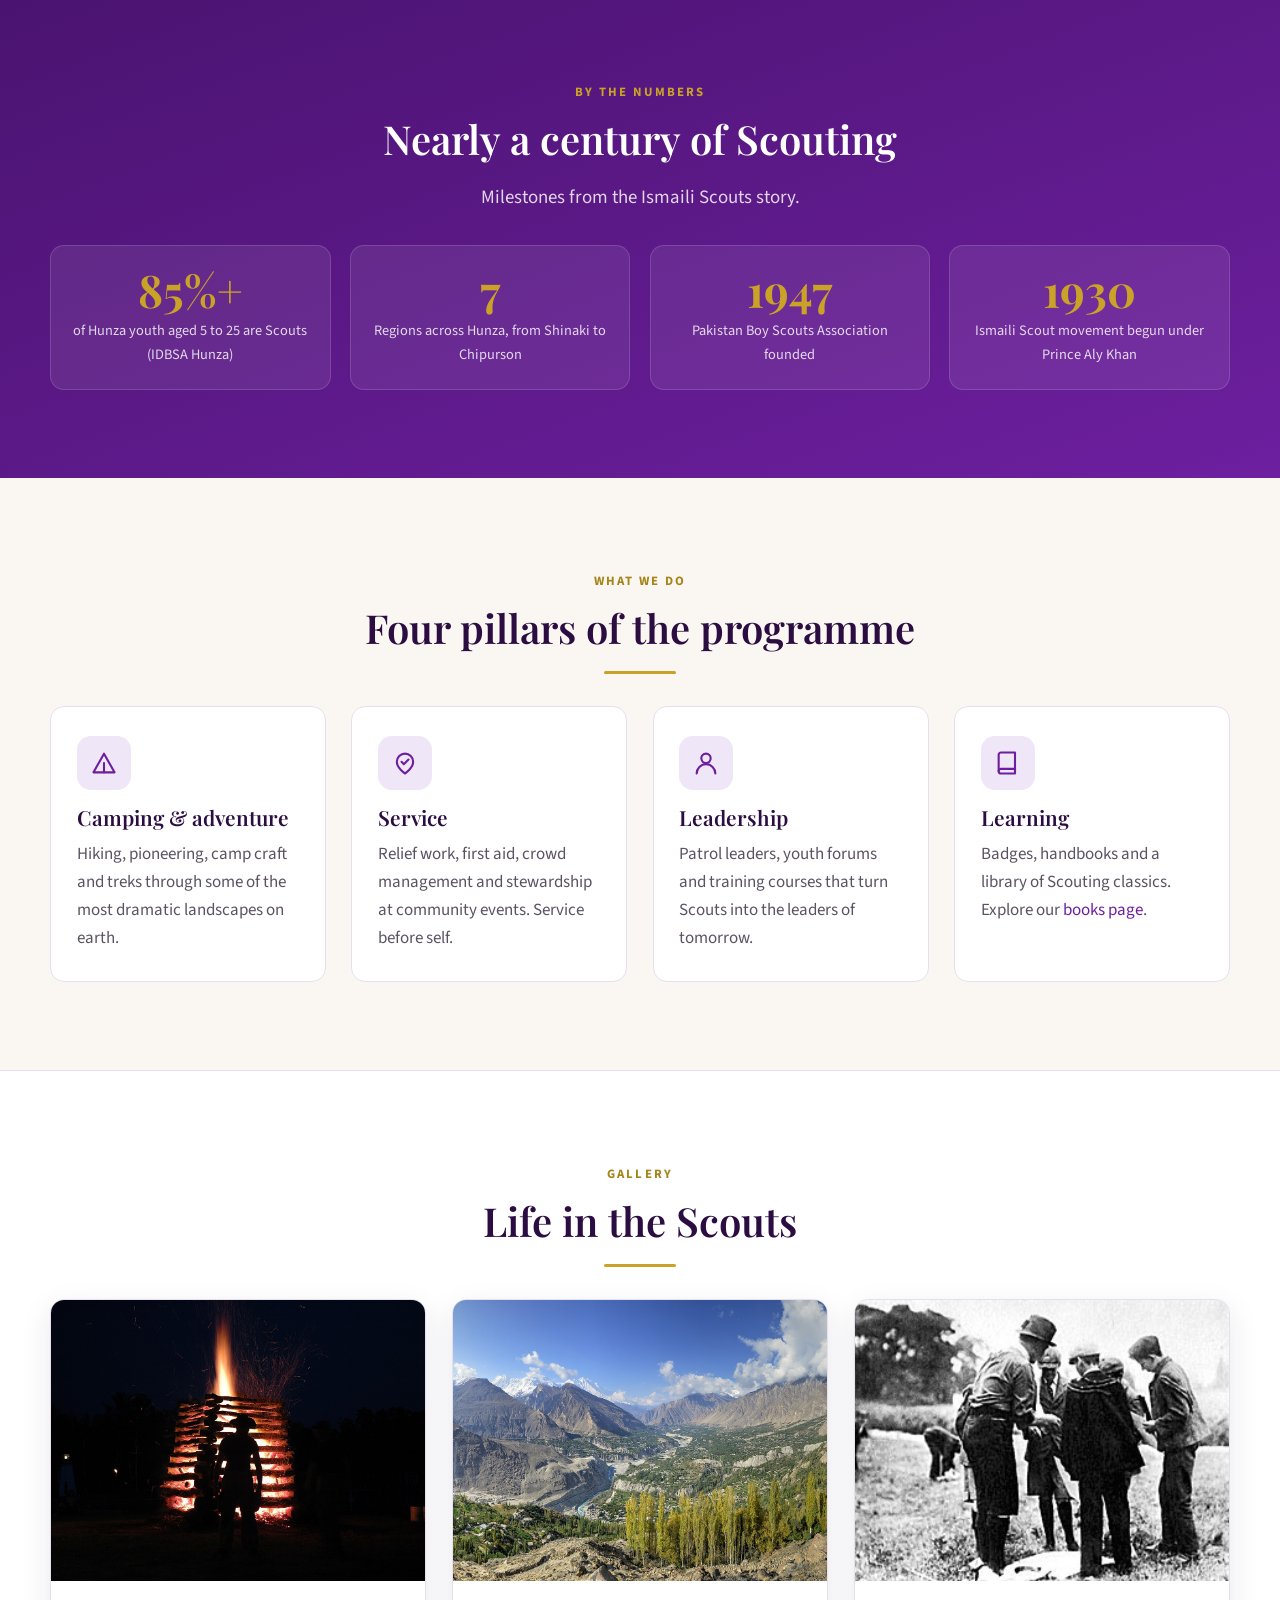
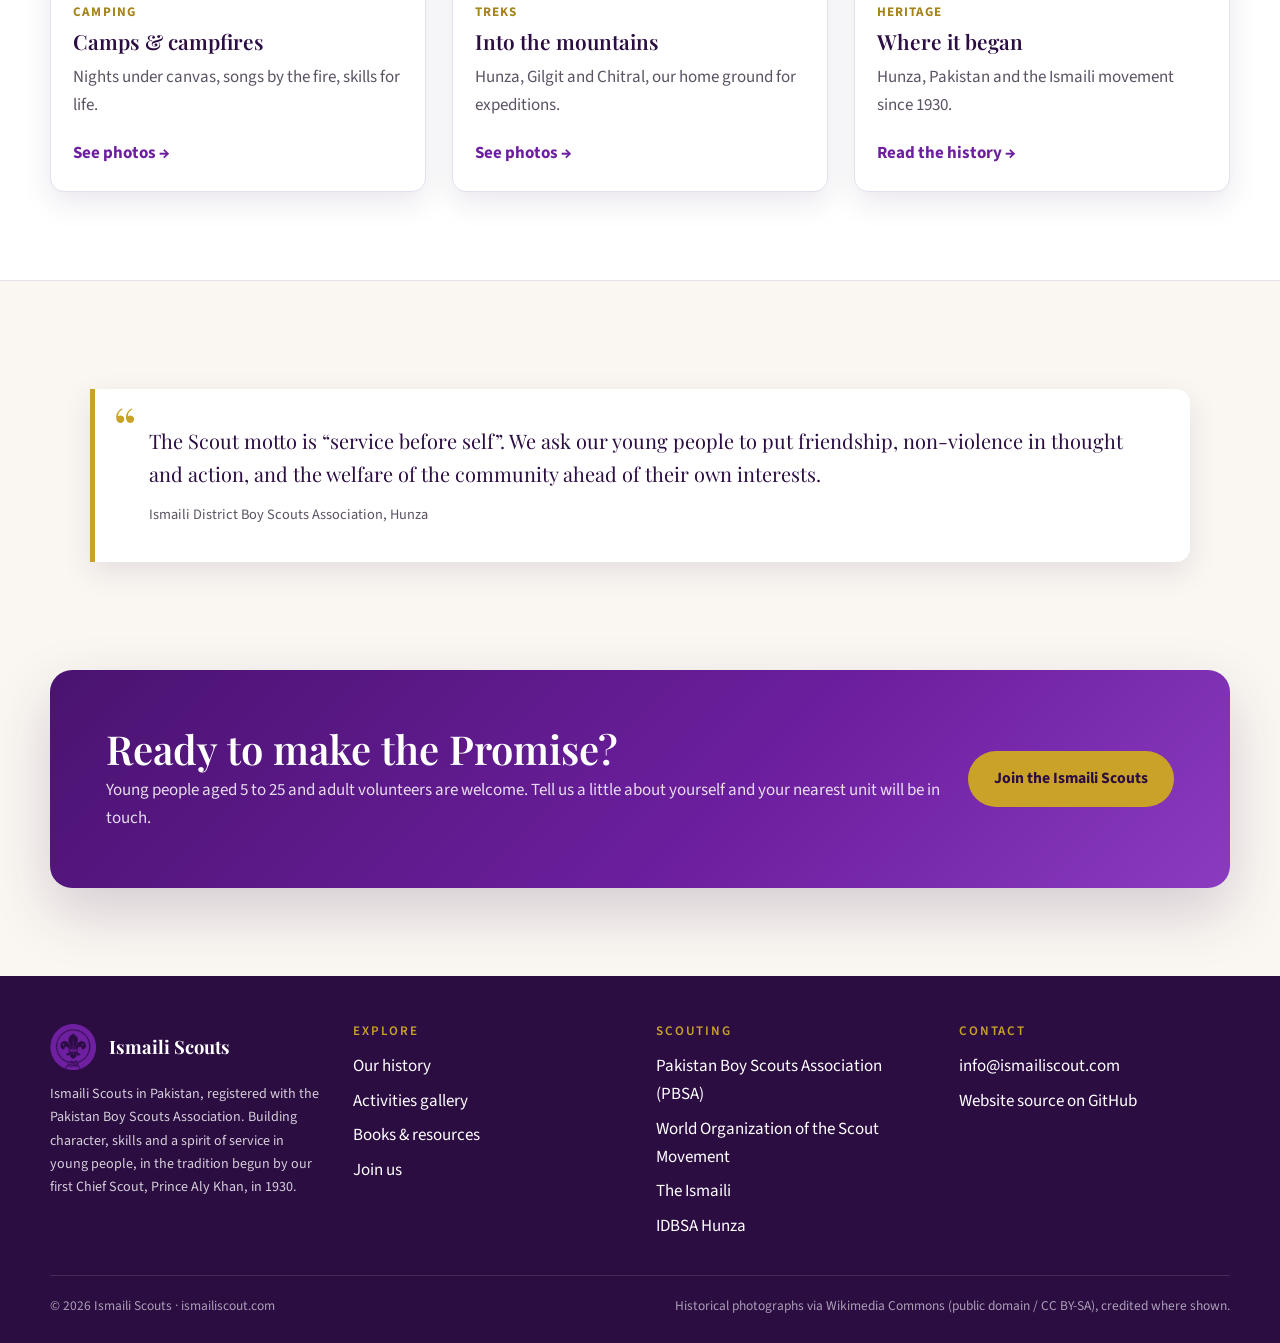
==== commit 18bf725d: "Home: rename hero button 'Our story' to 'Our history' to match the page Co-Authored-By: Claude Opus " ====
--- a/public/index.html
+++ b/public/index.html
@@ -50,7 +50,7 @@
     <p class="lead">Representing Ismaili Scouts across Pakistan, from the valleys of Hunza to every Jamat in the country, we grow young people into confident leaders through camps in the mountains, service to the community and the timeless promise of the Scout Law.</p>
     <div class="hero__actions">
       <a class="btn btn--primary" href="contact.html">Join the Scouts</a>
-      <a class="btn btn--ghost" href="about.html">Our story</a>
+      <a class="btn btn--ghost" href="about.html">Our history</a>
     </div>
   </div>
   <span class="hero__credit">Photo: Hunza Valley, Karimabad. <a href="https://commons.wikimedia.org/wiki/File:Hunza_Valley_Karimabad.jpg" target="_blank" rel="noopener">Waleedshahid, CC BY-SA 4.0</a></span>
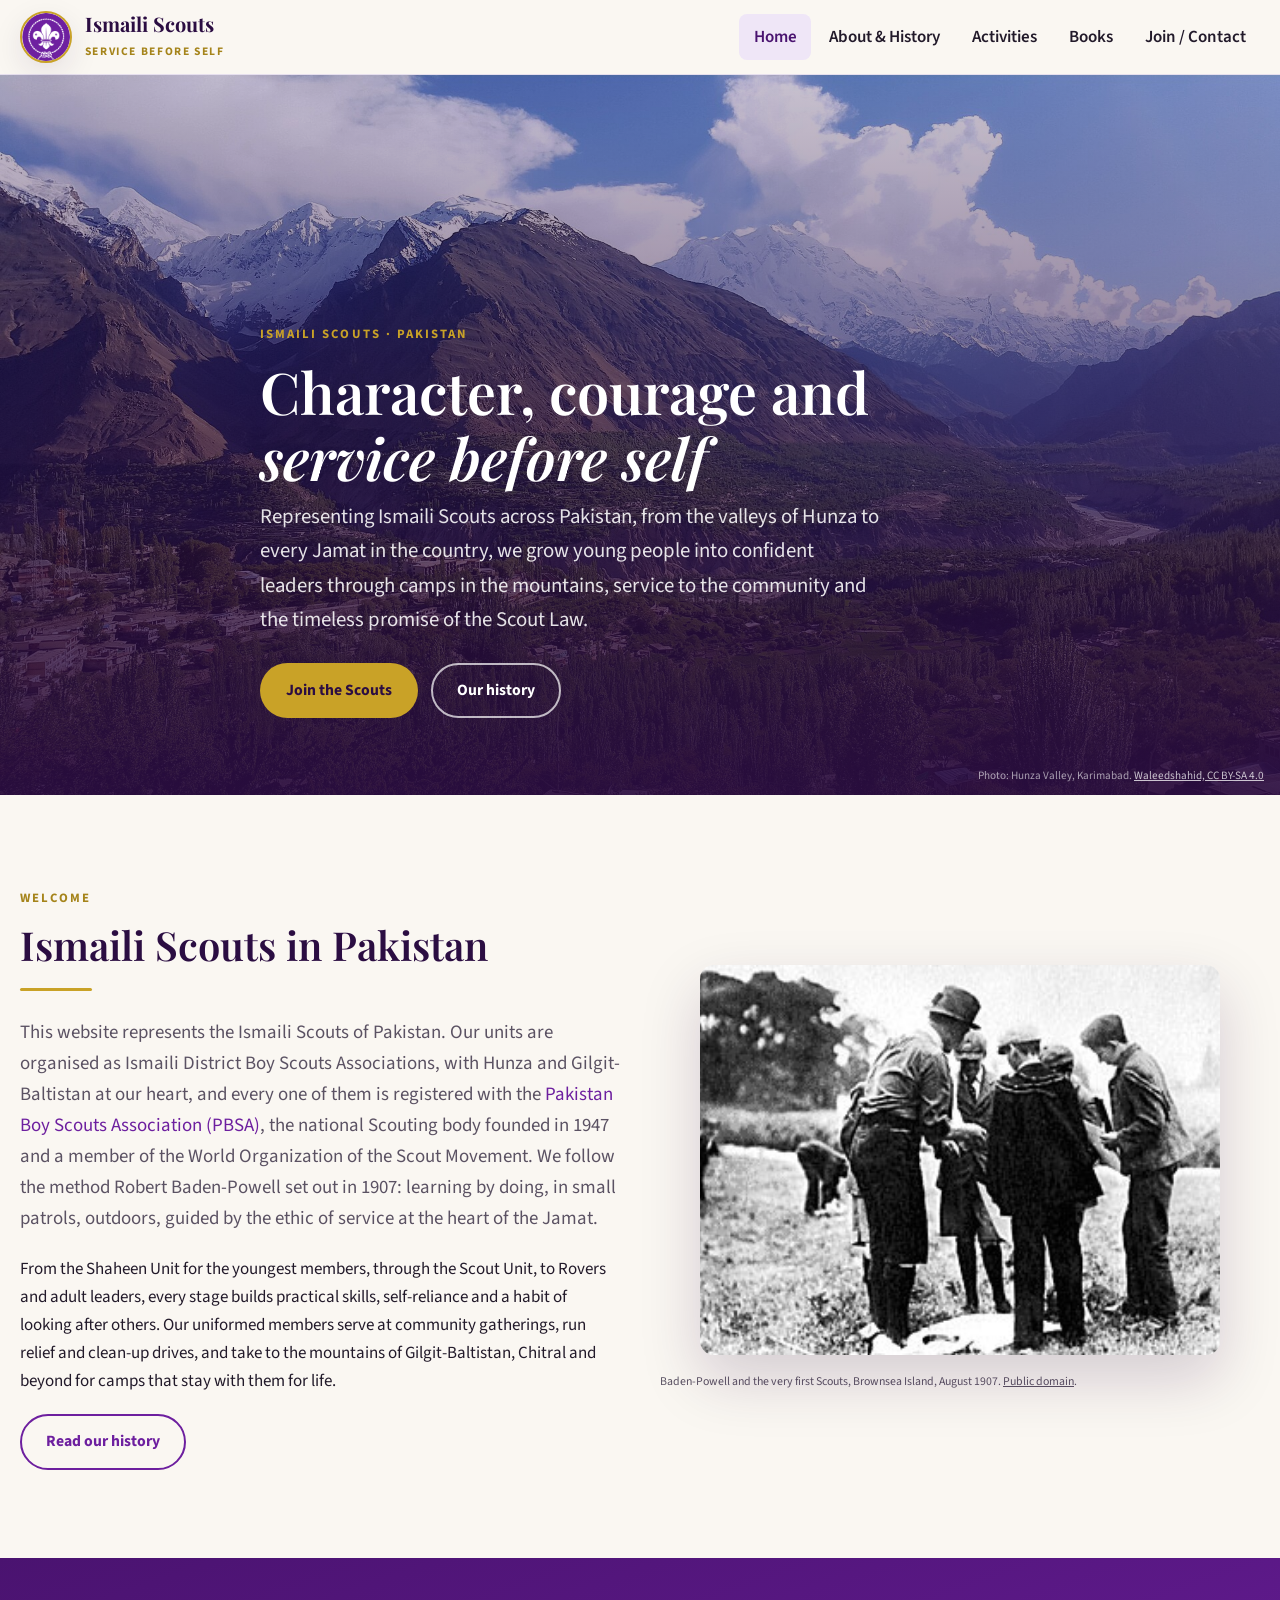
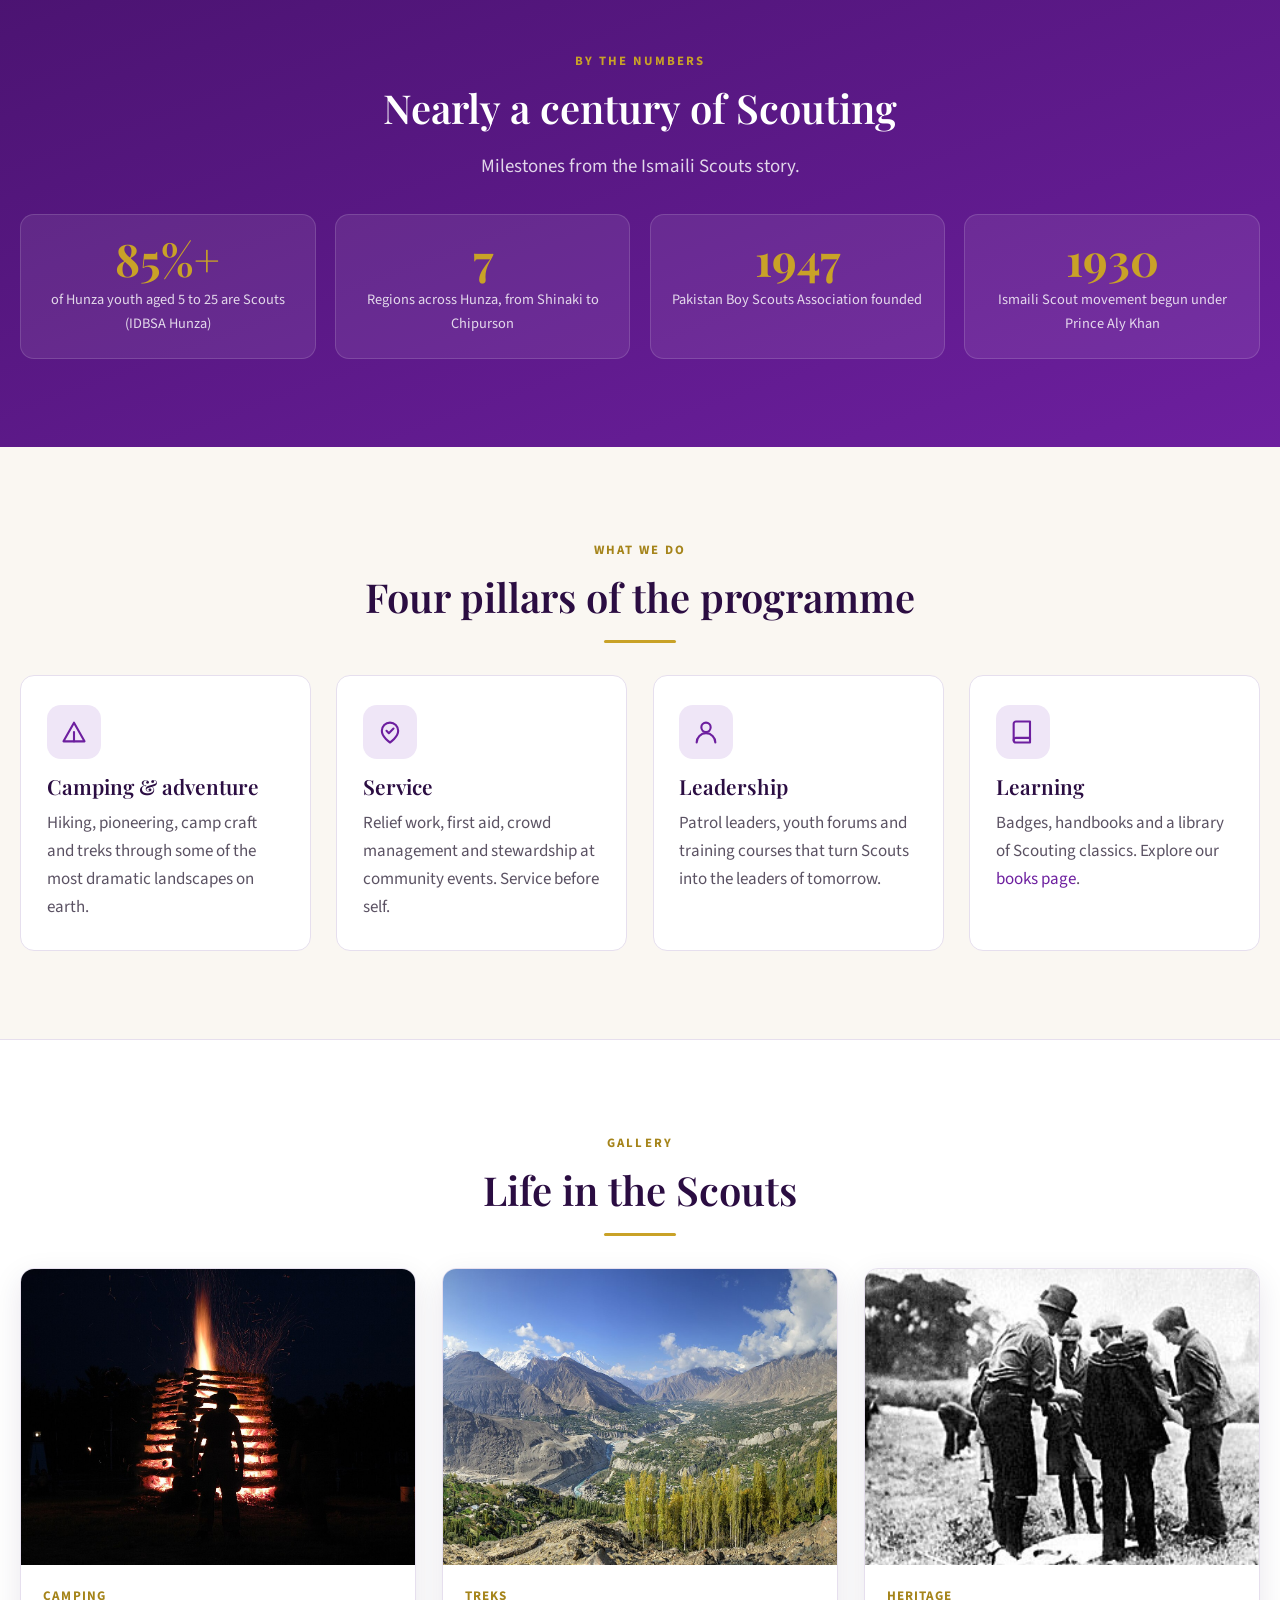
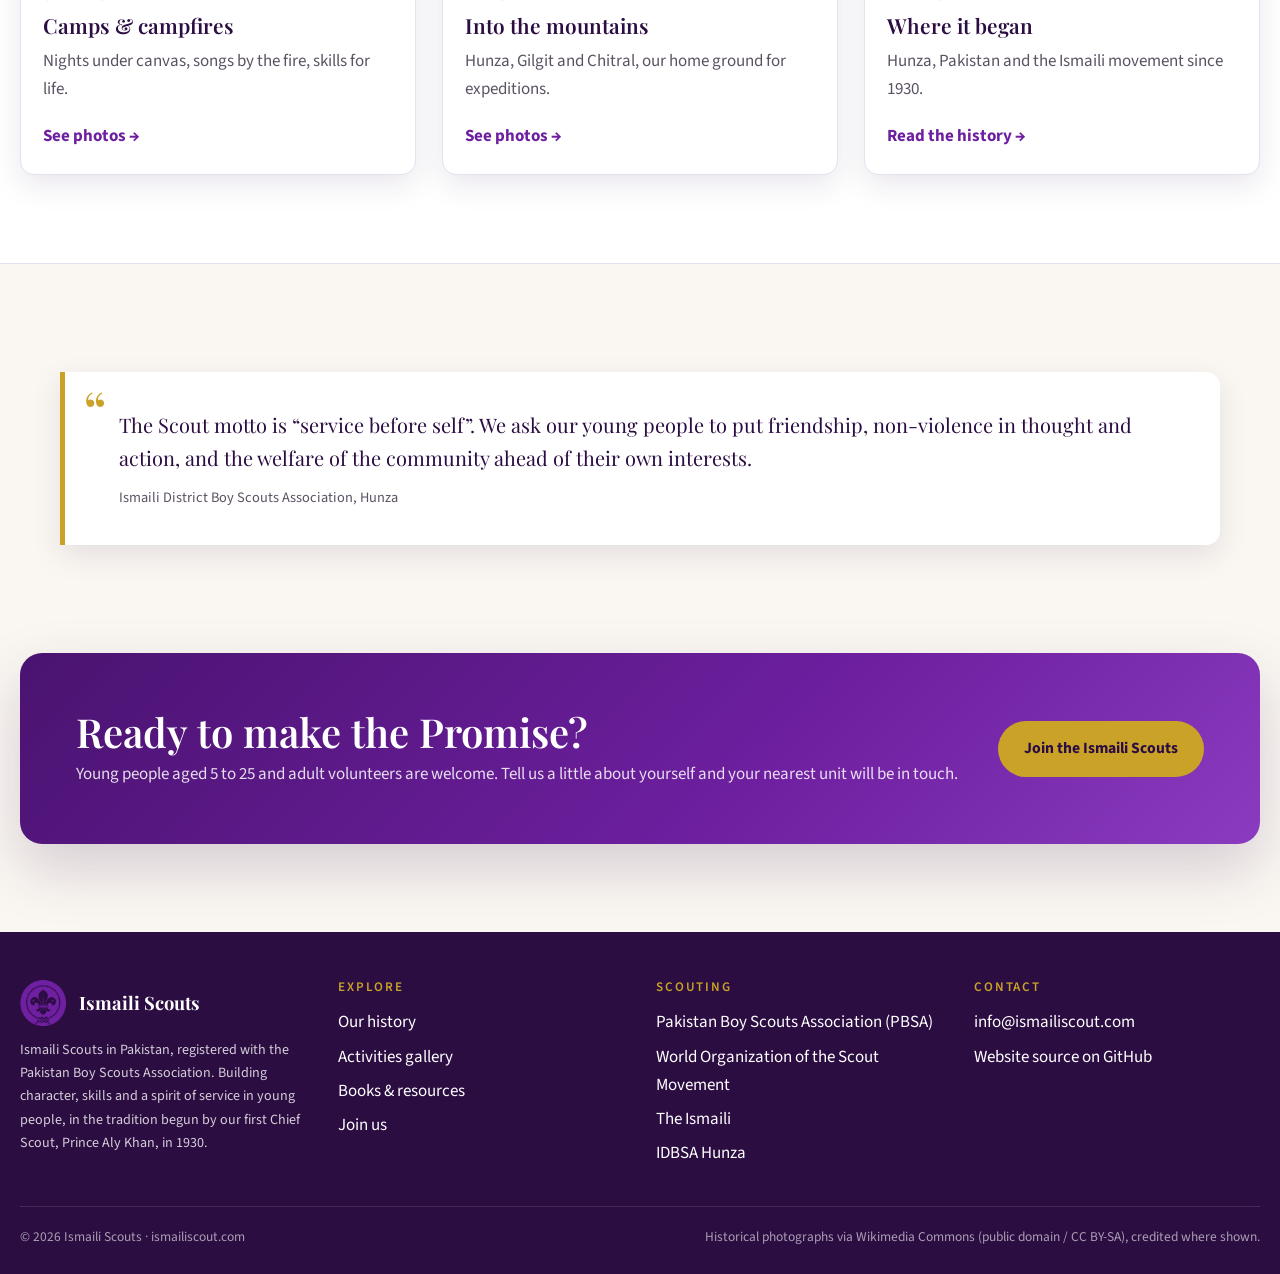
==== commit 76dfce25: "Design: circular 1:1 logo badge and full width layout site wide (reduce empty side gutters) Co-Autho" ====
--- a/public/index.html
+++ b/public/index.html
@@ -25,7 +25,7 @@
 <header class="site-header">
   <nav class="wrap nav" aria-label="Main">
     <a class="brand" href="index.html">
-      <img src="icons/badge.png" alt="Ismaili Scouts badge">
+      <img src="icons/badge-round.png" alt="Ismaili Scouts badge">
       <span><span class="brand__name">Ismaili Scouts</span><span class="brand__tag">Service before self</span></span>
     </a>
     <button class="nav__toggle" aria-expanded="false" aria-controls="navlinks" aria-label="Open menu">
--- a/public/css/style.css
+++ b/public/css/style.css
@@ -21,7 +21,7 @@
   --radius: 14px;
   --serif: "Playfair Display", Georgia, "Times New Roman", serif;
   --sans: "Source Sans 3", "Segoe UI", Roboto, Helvetica, Arial, sans-serif;
-  --max: 1180px;
+  --max: 1720px;
 }
 
 *, *::before, *::after { box-sizing: border-box; }
@@ -84,7 +84,7 @@
 }
 .nav { display: flex; align-items: center; justify-content: space-between; gap: 1rem; min-height: 74px; }
 .brand { display: flex; align-items: center; gap: .8rem; color: var(--purple-ink); }
-.brand img { width: 44px; height: 44px; }
+.brand img { width: 52px; height: 52px; border-radius: 50%; object-fit: cover; aspect-ratio: 1 / 1; border: 2px solid var(--gold); box-shadow: var(--shadow); background: #fff; }
 .brand__name { font-family: var(--serif); font-weight: 700; font-size: 1.25rem; line-height: 1.05; }
 .brand__tag { display: block; font-family: var(--sans); font-size: .72rem; letter-spacing: .14em; text-transform: uppercase; color: var(--gold-deep); font-weight: 700; }
 .nav__links { display: flex; gap: .2rem; list-style: none; margin: 0; padding: 0; }
